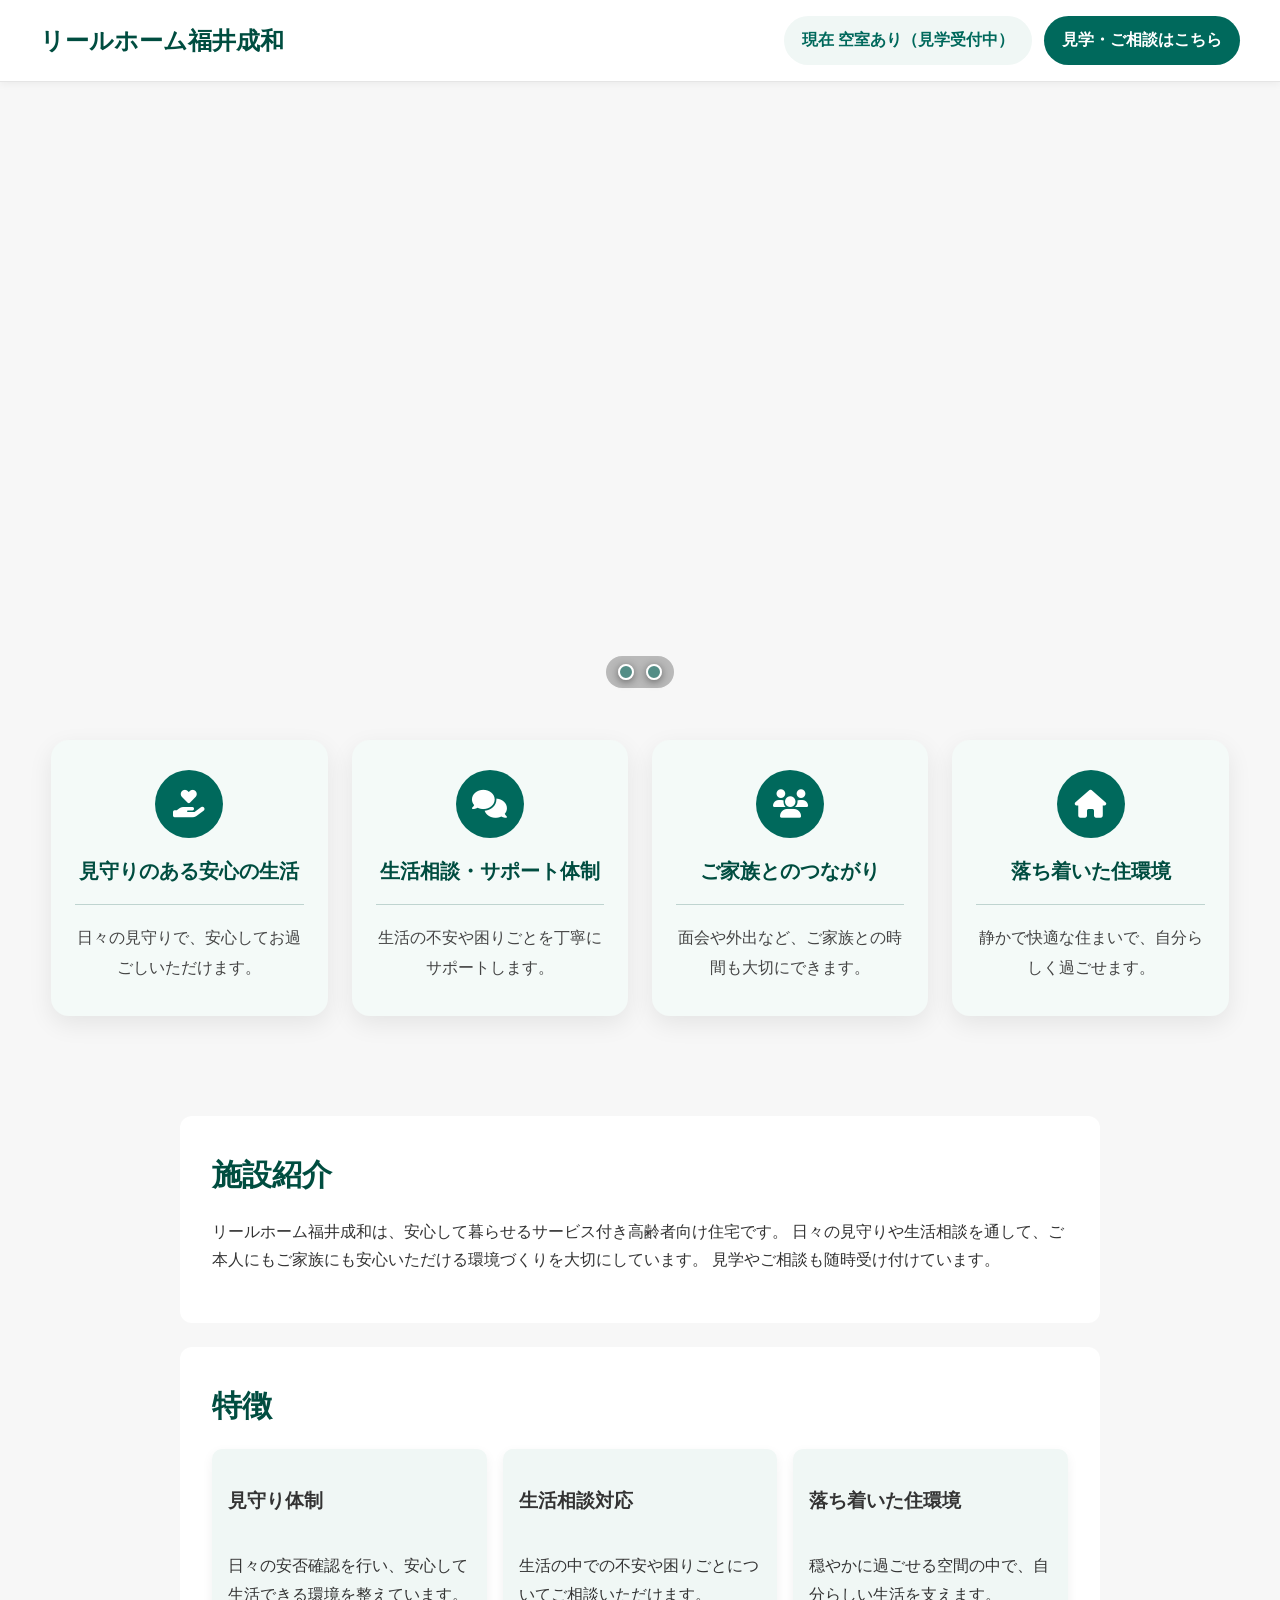
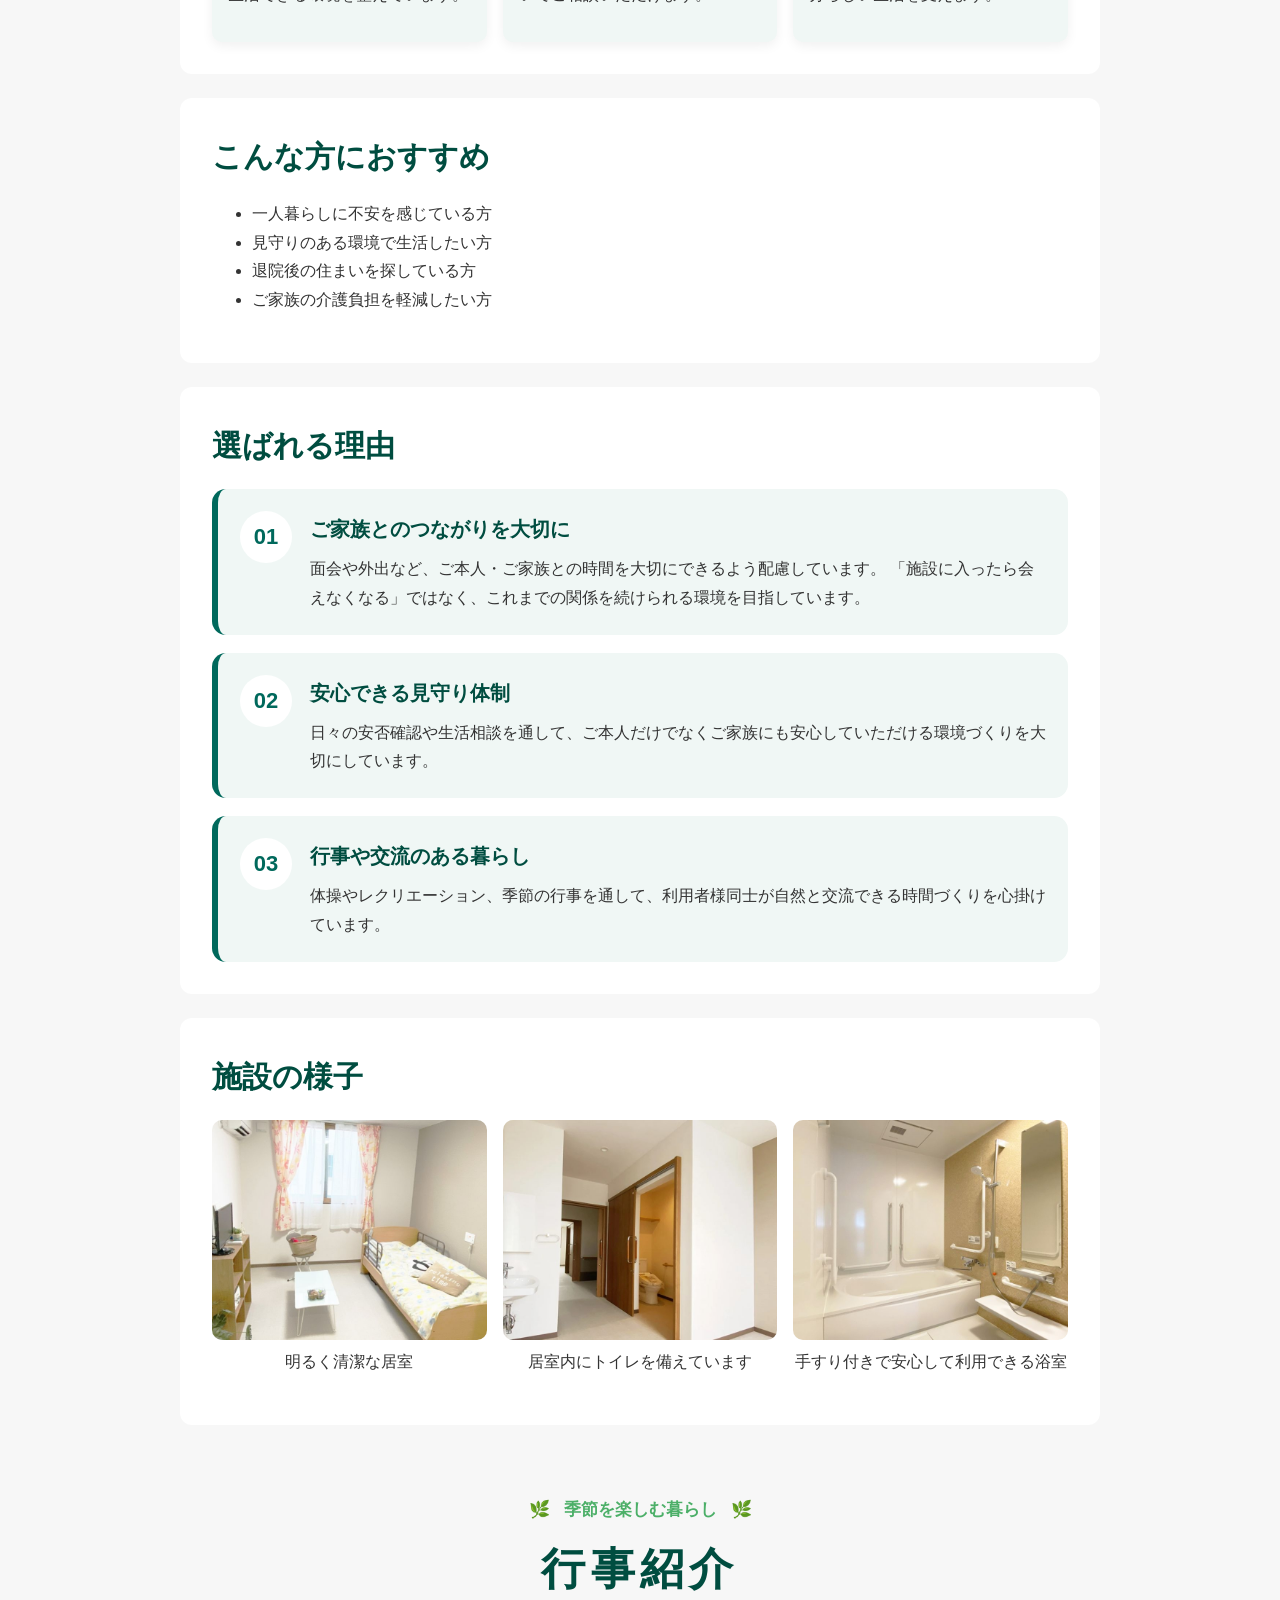
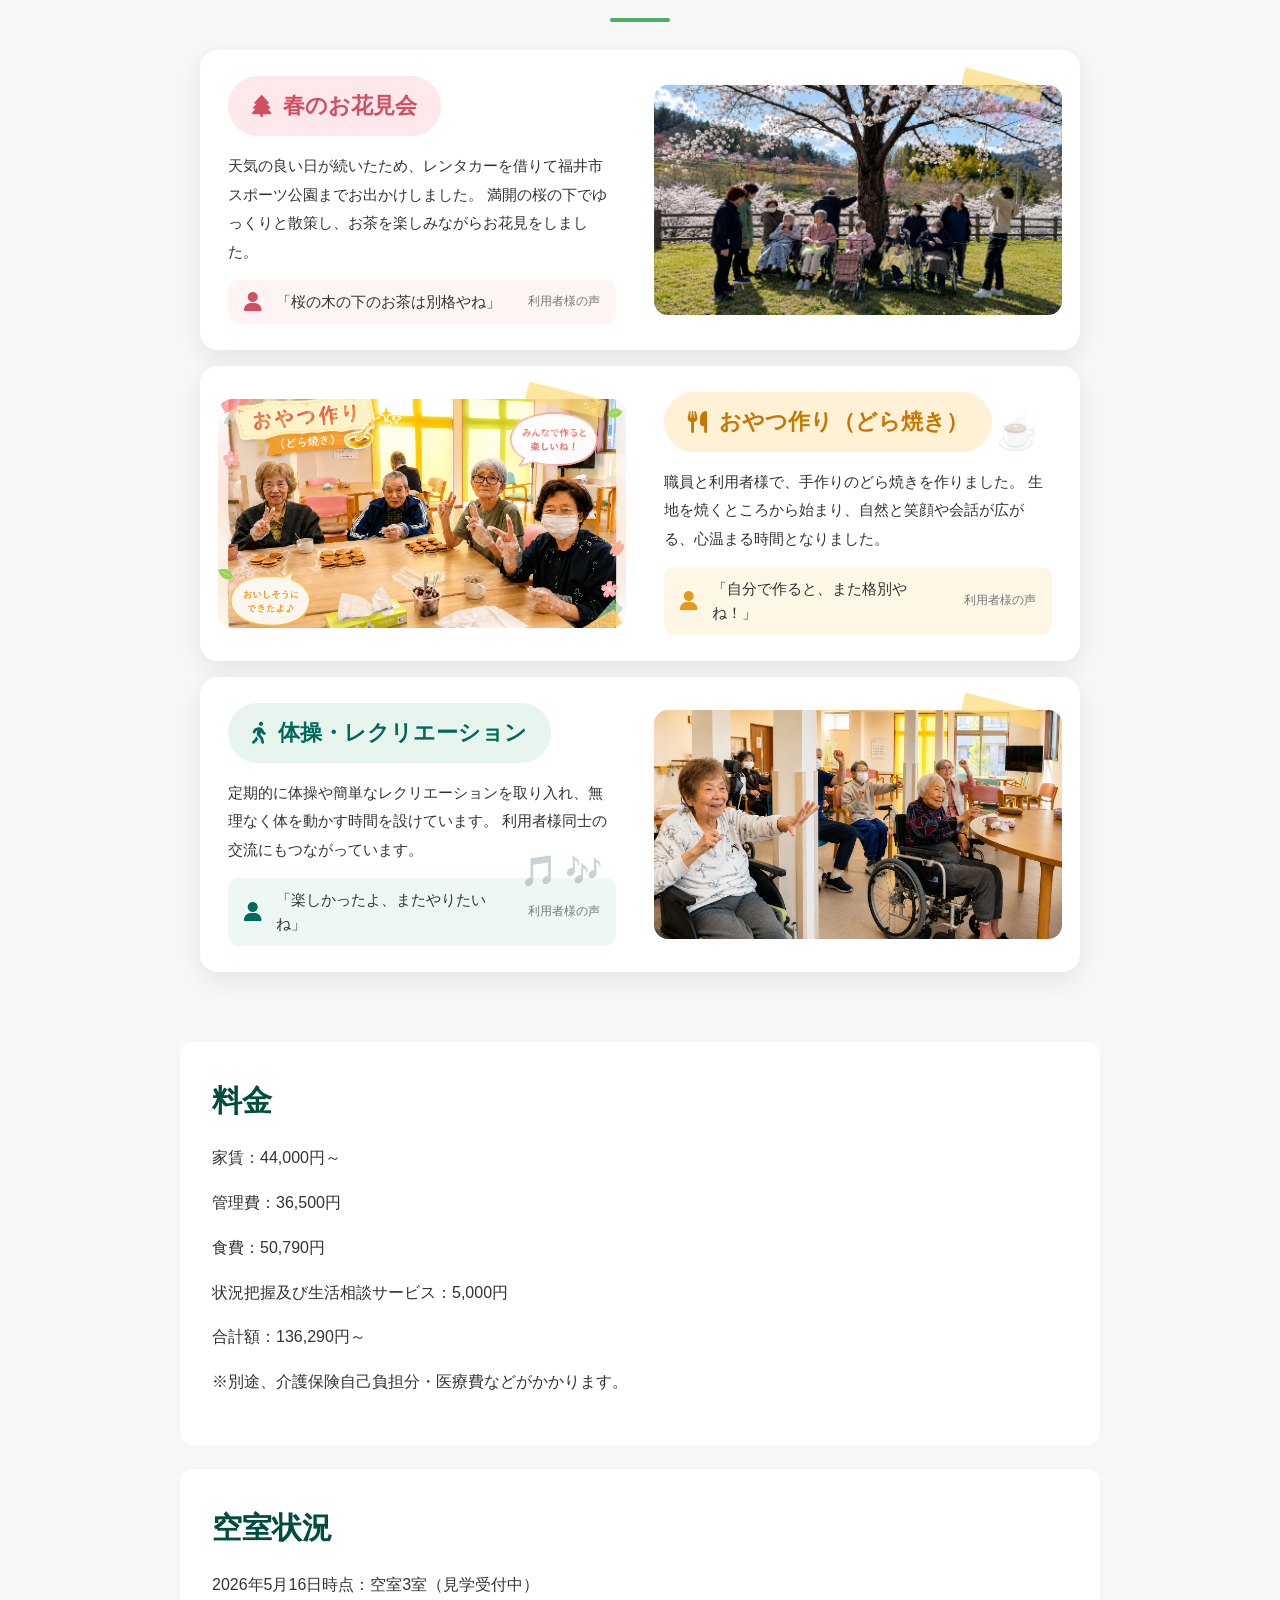
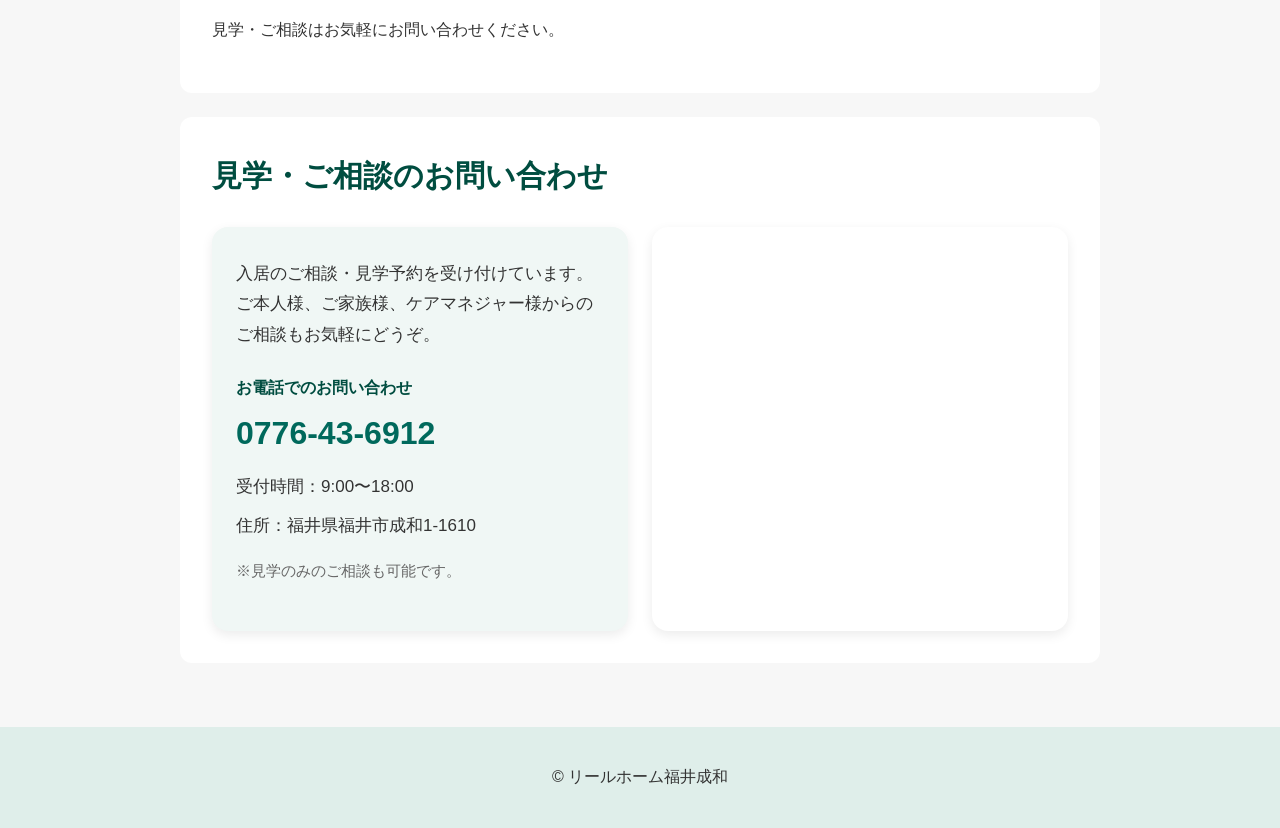
==== index.html @ d8aa07e1 "スマホ版ヘッダーを調整" ====
<!DOCTYPE html>
<html lang="ja">

<head>
  <meta charset="UTF-8">
  <meta name="viewport" content="width=device-width, initial-scale=1.0">
  <title>福井市のサービス付き高齢者向け住宅｜リールホーム福井成和</title>
  <link rel="stylesheet" href="style.css">
  <link rel="stylesheet" href="https://cdnjs.cloudflare.com/ajax/libs/font-awesome/6.5.1/css/all.min.css">
</head>

<body>
  <header class="site-header">
    <div class="header-inner">
      <div class="site-title">リールホーム福井成和</div>

      <div class="header-actions">
        <p class="header-vacancy">現在 空室あり（見学受付中）</p>
        <a href="#contact" class="header-button">見学・ご相談はこちら</a>
      </div>
    </div>
  </header>

  <section class="hero">
    <div class="hero-slider">
      <picture class="slide">
        <source media="(max-width: 768px)" srcset="images/main-sp.jpg">
        <img src="images/main.jpg" alt="施設の外観">
      </picture>

      <picture class="slide">
        <source media="(max-width: 768px)" srcset="images/main2-sp.jpg">
        <img src="images/main2.jpg" alt="施設の外観">

        <div class="hero-text">
          <p class="hero-label">福井市のサービス付き高齢者向け住宅</p>
          <h1>安心して暮らせる住まいを、<br>ご本人とご家族へ</h1>
          <p class="hero-copy">
            見守りのある環境で、自分らしい生活を支えます。<br>
            ご本人にもご家族にも、安心と笑顔の毎日を。<br>
            地域に根ざした、信頼の住まいです。
          </p>
        </div>
      </picture>
      <div class="slider-dots">
        <span></span>
        <span></span>
      </div>
    </div>
  </section>


  <div class="hero-feature-cards">
    <div class="hero-feature-card">
      <span class="feature-icon">
        <i class="fa-solid fa-hand-holding-heart"></i>
      </span>
      <h3>見守りのある安心の生活</h3>
      <p>日々の見守りで、安心してお過ごしいただけます。</p>
    </div>

    <div class="hero-feature-card">
      <span class="feature-icon"><i class="fa-solid fa-comments"></i></span>
      <h3>生活相談・サポート体制</h3>
      <p>生活の不安や困りごとを丁寧にサポートします。</p>
    </div>

    <div class="hero-feature-card">
      <span class="feature-icon"><i class="fa-solid fa-users"></i></span>
      <h3>ご家族とのつながり</h3>
      <p>面会や外出など、ご家族との時間も大切にできます。</p>
    </div>

    <div class="hero-feature-card">
      <span class="feature-icon"><i class="fa-solid fa-house"></i></span>
      <h3>落ち着いた住環境</h3>
      <p>静かで快適な住まいで、自分らしく過ごせます。</p>
    </div>
  </div>


  <main>
    <section class="section">
      <h2>施設紹介</h2>
      <p>
        リールホーム福井成和は、安心して暮らせるサービス付き高齢者向け住宅です。
        日々の見守りや生活相談を通して、ご本人にもご家族にも安心いただける環境づくりを大切にしています。
        見学やご相談も随時受け付けています。
      </p>
    </section>

    <section class="section">
      <h2>特徴</h2>
      <div class="cards">
        <div class="card">
          <h3>見守り体制</h3>
          <p>日々の安否確認を行い、安心して生活できる環境を整えています。</p>
        </div>
        <div class="card">
          <h3>生活相談対応</h3>
          <p>生活の中での不安や困りごとについてご相談いただけます。</p>
        </div>
        <div class="card">
          <h3>落ち着いた住環境</h3>
          <p>穏やかに過ごせる空間の中で、自分らしい生活を支えます。</p>
        </div>
      </div>
    </section>

    <section class="section">
      <h2>こんな方におすすめ</h2>
      <ul>
        <li>一人暮らしに不安を感じている方</li>
        <li>見守りのある環境で生活したい方</li>
        <li>退院後の住まいを探している方</li>
        <li>ご家族の介護負担を軽減したい方</li>
      </ul>
    </section>

    <section class="section reason-section">
      <h2>選ばれる理由</h2>

      <div class="reason-list">
        <div class="reason-item">
          <span class="reason-number">01</span>
          <div>
            <h3>ご家族とのつながりを大切に</h3>
            <p>
              面会や外出など、ご本人・ご家族との時間を大切にできるよう配慮しています。
              「施設に入ったら会えなくなる」ではなく、これまでの関係を続けられる環境を目指しています。
            </p>
          </div>
        </div>

        <div class="reason-item">
          <span class="reason-number">02</span>
          <div>
            <h3>安心できる見守り体制</h3>
            <p>
              日々の安否確認や生活相談を通して、ご本人だけでなくご家族にも安心していただける環境づくりを大切にしています。
            </p>
          </div>
        </div>

        <div class="reason-item">
          <span class="reason-number">03</span>
          <div>
            <h3>行事や交流のある暮らし</h3>
            <p>
              体操やレクリエーション、季節の行事を通して、利用者様同士が自然と交流できる時間づくりを心掛けています。
            </p>
          </div>
        </div>
      </div>
    </section>

    <section class="section">
      <h2>施設の様子</h2>
      <div class="gallery">
        <div>
          <img src="images/room2.jpg" alt="居室">
          <p>明るく清潔な居室</p>
        </div>
        <div>
          <img src="images/room.jpg" alt="居室トイレ">
          <p>居室内にトイレを備えています</p>
        </div>
        <div>
          <img src="images/bath.jpg" alt="共用浴室">
          <p>手すり付きで安心して利用できる浴室</p>
        </div>
      </div>
    </section>

    <section class="events-section fade-in">
      <div class="events-heading">
        <p>季節を楽しむ暮らし</p>
        <h2>行事紹介</h2>
      </div>

      <div class="event-card-large sakura-card">
        <div class="event-text">
          <div class="event-tag event-sakura">
            <i class="fa-solid fa-tree"></i>
            <span>春のお花見会</span>
          </div>

          <p>
            天気の良い日が続いたため、レンタカーを借りて福井市スポーツ公園までお出かけしました。
            満開の桜の下でゆっくりと散策し、お茶を楽しみながらお花見をしました。
          </p>

          <div class="voice">
            <i class="fa-solid fa-user"></i>
            <span>「桜の木の下のお茶は別格やね」</span>
            <small>利用者様の声</small>
          </div>
        </div>

        <div class="event-image">
          <img src="images/event1.jpg" alt="お花見の様子">
        </div>
      </div>

      <div class="event-card-large reverse snack-card">
        <div class="event-text">
          <div class="event-tag event-snack">
            <i class="fa-solid fa-utensils"></i>
            <span>おやつ作り（どら焼き）</span>
          </div>

          <p>
            職員と利用者様で、手作りのどら焼きを作りました。
            生地を焼くところから始まり、自然と笑顔や会話が広がる、心温まる時間となりました。
          </p>

          <div class="voice snack-voice">
            <i class="fa-solid fa-user"></i>
            <span>「自分で作ると、また格別やね！」</span>
            <small>利用者様の声</small>
          </div>
        </div>

        <div class="event-image">
          <img src="images/event5.jpg" alt="おやつ作りの様子">
        </div>
      </div>

      <div class="event-card-large exercise-card">
        <div class="event-text">
          <div class="event-tag event-exercise">
            <i class="fa-solid fa-person-walking"></i>
            <span>体操・レクリエーション</span>
          </div>

          <p>
            定期的に体操や簡単なレクリエーションを取り入れ、無理なく体を動かす時間を設けています。
            利用者様同士の交流にもつながっています。
          </p>

          <div class="voice">
            <i class="fa-solid fa-user"></i>
            <span>「楽しかったよ、またやりたいね」</span>
            <small>利用者様の声</small>
          </div>
        </div>

        <div class="event-image">
          <img src="images/event6.jpg" alt="体操・レクリエーションの様子">
        </div>
      </div>
    </section>


    <section class="section">
      <h2>料金</h2>
      <p>家賃：44,000円～</p>
      <p>管理費：36,500円</p>
      <p>食費：50,790円</p>
      <p>状況把握及び生活相談サービス：5,000円</p>
      <p>合計額：136,290円～</p>
      <p>※別途、介護保険自己負担分・医療費などがかかります。</p>
    </section>

    <section class="section">
      <h2>空室状況</h2>
      <p>2026年5月16日時点：空室3室（見学受付中）</p>
      <p>見学・ご相談はお気軽にお問い合わせください。</p>
    </section>

    <section class="section" id="contact">
      <h2>見学・ご相談のお問い合わせ</h2>

      <div class="contact-layout">
        <div class="contact-card">
          <p class="contact-lead">
            入居のご相談・見学予約を受け付けています。<br>
            ご本人様、ご家族様、ケアマネジャー様からのご相談もお気軽にどうぞ。
          </p>

          <p class="contact-tel-label">お電話でのお問い合わせ</p>
          <p class="contact-tel">
            <a href="tel:0776436912">0776-43-6912</a>
          </p>

          <p class="contact-info">受付時間：9:00〜18:00</p>
          <p class="contact-info">住所：福井県福井市成和1-1610</p>
          <p class="contact-note">※見学のみのご相談も可能です。</p>
        </div>

        <div class="map-card">
          <iframe src="https://www.google.com/maps?q=福井県福井市成和1-1610&output=embed" width="100%" height="100%"
            style="border:0;" allowfullscreen="" loading="lazy" referrerpolicy="no-referrer-when-downgrade">
          </iframe>
        </div>
      </div>
    </section>

  </main>

  <footer>
    <p>© リールホーム福井成和</p>
  </footer>
  <script src="script.js"></script>

</body>

</html>
---- style.css ----
* {
  box-sizing: border-box;
}

body {
  overflow-x: hidden;
}

body {
  margin: 0;
  font-family: "Yu Gothic", "Hiragino Kaku Gothic ProN", sans-serif;
  line-height: 1.8;
  color: #333;
  background-color: #f7f7f7;
}

img {
  max-width: 100%;
  height: auto;
}

.site-header {
  background-color: white;
  border-bottom: 1px solid #e5e5e5;
  box-shadow: 0 2px 8px rgba(0, 0, 0, 0.05);
  padding: 16px 24px;
  position: sticky;
  top: 0;
  z-index: 100;
}

.header-inner {
  max-width: 1200px;
  margin: 0 auto;
  display: flex;
  justify-content: space-between;
  align-items: center;
  gap: 16px;
  flex-wrap: wrap;
}

.site-title {
  font-size: 24px;
  font-weight: bold;
  color: #004d40;
}

.header-actions {
  display: flex;
  align-items: center;
  gap: 12px;
  flex-wrap: wrap;
}

.header-vacancy {
  margin: 0;
  padding: 10px 18px;
  background-color: #f0f7f5;
  color: #00695c;
  font-size: 16px;
  font-weight: bold;
  border-radius: 999px;
}

.header-button {
  display: inline-block;
  background-color: #00695c;
  color: white;
  text-decoration: none;
  padding: 10px 18px;
  border-radius: 999px;
  font-size: 16px;
  font-weight: bold;
}

.header-button:hover {
  opacity: 0.85;
}



.hero-slider .slide {
  position: absolute;
  inset: 0;
  width: 100%;
  height: 100%;
  opacity: 0;
  animation: heroFade 10s infinite;
}

.hero-slider .slide img {
  width: 100%;
  height: 100%;
  object-fit: cover;
  object-position: center;
  display: block;
}

.hero-slider .slide:nth-child(1) {
  animation-delay: 0s;
  object-position: center 30%;
}

.hero-slider .slide:nth-child(2) {
  animation-delay: 5s;
  object-position: center 65%;
}

.hero-slider .slide:nth-child(2)::before {
  content: "";
  position: absolute;
  inset: 0;
  z-index: 2;
  background: linear-gradient(90deg,
      rgba(0, 0, 0, 0.22) 0%,
      rgba(0, 0, 0, 0.10) 38%,
      rgba(0, 0, 0, 0) 72%);
  pointer-events: none;
}

.hero-overlay {
  position: absolute;
  inset: 0;
  background: rgba(0, 0, 0, 0.12);
  z-index: 1;
}

@keyframes heroFade {
  0% {
    opacity: 0;
  }

  10% {
    opacity: 1;
  }

  40% {
    opacity: 1;
  }

  50% {
    opacity: 0;
  }

  100% {
    opacity: 0;
  }
}

.slider-dots {
  position: absolute;
  left: 50%;
  bottom: 24px;
  transform: translateX(-50%);
  z-index: 5;
  display: flex;
  gap: 12px;
  background-color: rgba(0, 0, 0, 0.25);
  padding: 8px 12px;
  border-radius: 999px;
}

.slider-dots span {
  width: 16px;
  height: 16px;
  border-radius: 50%;
  background-color: rgba(0, 105, 92, 0.55);
  border: 2px solid white;
  box-shadow: 0 2px 8px rgba(0, 0, 0, 0.45);
  animation: dotFade 10s infinite;
}

.slider-dots span:nth-child(2) {
  animation-delay: 5s;
}

@keyframes dotFade {

  0%,
  50%,
  100% {
    background-color: rgba(0, 105, 92, 0.55);
    transform: scale(1);
  }

  10%,
  40% {
    background-color: #ffffff;
    transform: scale(1.35);
  }
}

h1 {
  font-size: 40px;
  margin: 0 0 20px;
  line-height: 1.4;
}

.catchcopy {
  font-size: 22px;
  margin: 0 0 28px;
  line-height: 1.7;
}

.status {
  font-size: 18px;
  margin: 0 0 24px;
  color: white;
}

.vacancy {
  display: inline-block;
  padding: 12px 24px;
  background-color: rgba(255, 255, 255, 0.9);
  color: #00695c;
  font-size: 22px;
  font-weight: bold;
  border-radius: 999px;
}

.button {
  display: inline-block;
  background-color: #00695c;
  color: white;
  text-decoration: none;
  padding: 12px 24px;
  border-radius: 999px;
  font-size: 22px;
  font-weight: bold;
}

.hero-actions {
  display: flex;
  justify-content: center;
  align-items: center;
  gap: 24px;
  flex-wrap: wrap;
  margin-top: 24px;
}

.action-left {
  display: flex;
  flex-direction: column;
  gap: 16px;
  align-items: center;
}

main {
  max-width: 960px;
  margin: 0 auto;
  padding: 40px 20px;
}

.section {
  background-color: white;
  margin-bottom: 24px;
  padding: 32px;
  border-radius: 12px;
}

h2 {
  font-size: 30px;
  font-weight: bold;
  margin-top: 0;
  margin-bottom: 16px;
  color: #004d40;
}

.cards {
  display: flex;
  gap: 16px;
  flex-wrap: wrap;
}

.card {
  flex: 1;
  min-width: 220px;
  background-color: #f0f7f5;
  box-shadow: 0 4px 12px rgba(0, 0, 0, 0.06);
  padding: 16px;
  border-radius: 10px;
  display: flex;
  flex-direction: column;
}

.reason-section {
  background: #ffffff;
}

.reason-list {
  display: flex;
  flex-direction: column;
  gap: 18px;
}

.reason-item {
  display: flex;
  gap: 18px;
  align-items: flex-start;
  background-color: #f0f7f5;
  padding: 22px;
  border-radius: 14px;
  border-left: 6px solid #00695c;
}

.reason-number {
  flex-shrink: 0;
  font-size: 22px;
  font-weight: bold;
  color: #00695c;
  background-color: #ffffff;
  border-radius: 999px;
  width: 52px;
  height: 52px;
  display: flex;
  align-items: center;
  justify-content: center;
}

.reason-item h3 {
  margin: 0 0 8px;
  color: #004d40;
  font-size: 20px;
}

.reason-item p {
  margin: 0;
  line-height: 1.8;
}


.gallery {
  display: grid;
  grid-template-columns: repeat(3, 1fr);
  gap: 16px;
}

.gallery div {
  text-align: center;
}

.gallery img {
  width: 100%;
  height: 220px;
  object-fit: cover;
  border-radius: 10px;
  display: block;
}

.gallery p {
  margin-top: 8px;
  font-size: 16px;
  color: #333;
}

#contact a {
  color: #00695c;
  font-weight: bold;
  text-decoration: none;
}

#contact a:hover {
  text-decoration: underline;
}

footer {
  text-align: center;
  padding: 20px;
  background-color: #dfeeea;
}

.contact-tel a {
  color: #00695c;
  text-decoration: none;
}

.contact-tel a:hover {
  text-decoration: underline;
}


#contact {
  text-align: left;
}

.contact-layout {
  display: grid;
  grid-template-columns: 1fr 1fr;
  gap: 24px;
  align-items: stretch;
  margin-top: 24px;
}

.contact-card {
  background-color: #f0f7f5;
  padding: 32px 24px;
  border-radius: 16px;
  box-shadow: 0 4px 12px rgba(0, 0, 0, 0.08);
}

.contact-lead {
  margin: 0 0 24px;
  font-size: 17px;
  line-height: 1.8;
}

.contact-tel-label {
  margin: 0 0 8px;
  font-size: 16px;
  font-weight: bold;
  color: #004d40;
}

.contact-tel {
  margin: 0 0 16px;
  font-size: 32px;
  font-weight: bold;
  line-height: 1.4;
}

.contact-tel a {
  color: #00695c;
  text-decoration: none;
}

.contact-tel a:hover {
  text-decoration: underline;
}

.contact-info {
  margin: 8px 0;
  font-size: 17px;
}

.contact-note {
  margin-top: 16px;
  font-size: 15px;
  color: #666;
}

.map-card {
  min-height: 100%;
  border-radius: 16px;
  overflow: hidden;
  box-shadow: 0 4px 12px rgba(0, 0, 0, 0.08);
  background-color: white;
}

.map-card iframe {
  display: block;
  width: 100%;
  min-height: 320px;
}

/* ==================================================
   mainビジュアル（トップ画像・スライダー）
================================================== */

.hero {
  position: relative;
  width: 100%;
  height: 70vh;
  min-height: 560px;
  overflow: hidden;
}

.hero-slider {
  position: absolute;
  inset: 0;
  overflow: hidden;
}


.hero-slider .slide:nth-child(1) {
  animation-delay: 0s;
}

.hero-slider .slide:nth-child(2) {
  animation-delay: 5s;
}

.hero-slider .slide img {
  width: 100%;
  height: 100%;
  object-fit: cover;
  object-position: center 45%;
  display: block;
}

.hero-slider .slide:nth-child(2)::before {
  content: "";
  position: absolute;
  inset: 0;
  z-index: 2;
  background: linear-gradient(90deg,
      rgba(0, 0, 0, 0.22) 0%,
      rgba(0, 0, 0, 0.10) 35%,
      rgba(0, 0, 0, 0) 70%);
  pointer-events: none;
}


/* ==================================================
   mainビジュアル内の白文字
================================================== */

.hero-text {
  position: absolute;
  z-index: 3;
  left: 5.5%;
  top: 50%;
  transform: translateY(-50%);
  color: white;
  width: 56%;
  max-width: 820px;
  text-align: left;
  text-shadow: 0 3px 10px rgba(0, 0, 0, 0.55);
}

.hero-label {
  display: inline-block;
  min-width: 420px;
  text-align: center;
  background-color: rgba(0, 105, 92, 0.95);
  padding: 12px 28px;
  border-radius: 999px;
  font-size: 18px;
  font-weight: bold;
  margin-bottom: 24px;
}

.hero-text h1 {
  font-size: 40px;
  line-height: 1.35;
  margin: 0 0 26px;
  font-weight: bold;
}

.hero-copy {
  font-size: 21px;
  line-height: 1.9;
  margin: 0;
  font-weight: bold;
}

/* ==================================================
   mainビジュアル下の4つのカード
================================================== */

.hero-feature-cards {
  width: min(92%, 1200px);
  margin: 28px auto 60px;
  display: grid;
  grid-template-columns: repeat(4, 1fr);
  gap: 24px;
}

.hero-feature-card {
  background: #f4faf8;
  border-radius: 18px;
  padding: 30px 24px 32px;
  text-align: center;
  box-shadow: 0 8px 24px rgba(0, 0, 0, 0.08);
}

.feature-icon {
  display: inline-flex;
  width: 68px;
  height: 68px;
  border-radius: 50%;
  align-items: center;
  justify-content: center;
  background: #00695c;
  color: white;
  font-size: 28px;
  margin-bottom: 18px;
}

.hero-feature-card h3 {
  margin: 0;
  color: #004d40;
  font-size: 20px;
  line-height: 1.5;
  font-weight: 700;
}

.hero-feature-card h3::after {
  content: "";
  display: block;
  width: 100%;
  height: 1px;
  margin: 18px auto;
  background: rgba(0, 77, 64, 0.22);
}

.hero-feature-card p {
  margin: 0;
  font-size: 16px;
  line-height: 1.9;
  color: #444;
}



/* ==================================================
   行事紹介
================================================== */

.events-section {
  max-width: 1120px;
  margin: 70px auto;
  padding: 0 20px;
  position: relative;
}

.events-heading {
  text-align: center;
  margin-bottom: 28px;
}

.events-heading p {
  margin: 0;
  color: #4caf68;
  font-weight: bold;
  font-size: 17px;
}

.events-heading h2 {
  margin: 4px 0 0;
  font-size: 44px;
  color: #004d40;
  letter-spacing: 0.12em;
}

.event-card-large {
  background: #fff;
  border-radius: 18px;
  padding: 18px;
  margin-bottom: 16px;
  display: grid;
  grid-template-columns: 1fr 1fr;
  gap: 28px;
  align-items: center;
  box-shadow: 0 8px 24px rgba(0, 0, 0, 0.08);
}

.event-card-large.reverse .event-image {
  order: -1;
}

.event-image img {
  width: 100%;
  aspect-ratio: 16 / 9;
  object-fit: cover;
  object-position: center;
  border-radius: 14px;
  display: block;
}

.event-text {
  position: relative;
  padding: 8px 10px;
}

.event-tag {
  display: inline-flex;
  align-items: center;
  gap: 12px;
  padding: 10px 24px;
  border-radius: 999px;
  font-size: 22px;
  font-weight: bold;
  margin-bottom: 16px;
}

.event-sakura {
  background: #fde8ec;
  color: #d04f61;
}

.event-snack {
  background: #fff1d6;
  color: #c77700;
}

.event-exercise {
  background: #e8f5ef;
  color: #00695c;
}

.event-text p {
  font-size: 15px;
  line-height: 1.9;
  margin: 0 0 14px;
}

.voice {
  padding: 10px 16px;
  border-radius: 10px;
  background: #fff4f4;
  display: flex;
  align-items: center;
  gap: 12px;
  font-size: 15px;
}

.voice i {
  font-size: 20px;
  color: #d04f61;
}

.voice small {
  margin-left: auto;
  font-size: 12px;
  color: #777;
}

.snack-voice {
  background: #fff7e6;
}

.snack-voice i {
  color: #e39a18;
}

/* ==================================================
   行事紹介 装飾
================================================== */

.events-heading p::before,
.events-heading p::after {
  content: "🌿";
  margin: 0 14px;
}

.events-heading h2::after {
  content: "";
  display: block;
  width: 60px;
  height: 4px;
  background: #4caf68;
  margin: 10px auto 0;
  border-radius: 999px;
}

.event-card-large {
  position: relative;
  overflow: hidden;
}

.sakura-card::after {
  content: "🌸 🌸";
  position: absolute;
  right: 34px;
  top: 36px;
  font-size: 26px;
  opacity: 0.35;
}

.snack-card .event-text::after {
  content: "☕";
  position: absolute;
  right: 24px;
  top: 18px;
  font-size: 34px;
  opacity: 0.25;
}

.exercise-card .event-text::after {
  content: "🎵 🎶";
  position: absolute;
  right: 24px;
  bottom: 56px;
  font-size: 30px;
  opacity: 0.3;
}

.event-image {
  position: relative;
}

.event-image::before {
  content: "";
  position: absolute;
  width: 80px;
  height: 18px;
  background: rgba(255, 220, 120, 0.7);
  top: -8px;
  right: 20px;
  transform: rotate(14deg);
  z-index: 2;
  border-radius: 2px;
}

/* 利用者様の声：色を行事ごとに合わせる */
.sakura-card .voice {
  background: #fff4f4;
}

.sakura-card .voice i {
  color: #d04f61;
}

.snack-card .voice {
  background: #fff7e6;
}

.snack-card .voice i {
  color: #e39a18;
}

.exercise-card .voice {
  background: #eef8f3;
}

.exercise-card .voice i {
  color: #00695c;
}

/* 利用者様の声：崩れ防止 */
.voice {
  display: grid;
  grid-template-columns: auto 1fr auto;
  align-items: center;
  gap: 14px;
}

.voice span {
  line-height: 1.6;
}

.voice small {
  white-space: nowrap;
}

/* ===================================
   スマホ用CSS まとめ
=================================== */
@media (max-width: 768px) {

  body {
    overflow-x: hidden;
  }
/*ヘッダー*/
  .site-header {
    padding: 10px 14px;
  }

  .header-inner {
    gap: 8px;
  }

  .site-title {
    font-size: 22px;
    line-height: 1.3;
  }

   .header-actions {
    gap: 8px;
  }

  .header-vacancy {
    padding: 8px 14px;
    font-size: 14px;
  }

  .header-button {
    padding: 10px 14px;
    font-size: 15px;
  }
  
/*main*/
  main {
    width: 100%;
    padding: 28px 14px;
  }

  .section {
    padding: 22px 16px;
  }

  h2 {
    font-size: 24px;
  }

  /* トップ画像 */
  .hero {
    height: 70vh;
    min-height: 420px;
  }

  .hero-text {
    left: 50%;
    top: 50%;
    width: 86%;
    max-width: none;
    transform: translate(-50%, -50%);
    text-align: center;
  }

  .hero-label {
    min-width: 0;
    font-size: 13px;
    padding: 8px 14px;
    margin-bottom: 14px;
  }

  .hero-text h1 {
    font-size: 27px;
    line-height: 1.45;
  }

  .hero-copy {
    font-size: 15px;
    line-height: 1.8;
  }

  .hero-feature-cards {
    width: 92%;
    grid-template-columns: 1fr;
    gap: 16px;
    margin: 24px auto 40px;
  }

  .hero-feature-card {
    padding: 24px 18px;
  }

  /* 行事紹介 */
  .events-section {
    margin: 40px auto;
    padding: 0 14px;
  }

  .events-heading h2 {
    font-size: 30px;
  }

  .event-card-large,
  .event-card-large.reverse {
    display: flex;
    flex-direction: column;
    padding: 18px;
    gap: 18px;
  }

  .event-image {
    order: -1;
    width: 100%;
  }

  .event-image img {
    width: 100%;
    aspect-ratio: 16 / 9;
    height: auto;
    object-fit: cover;
    border-radius: 14px;
  }

  .event-text {
    width: 100%;
    padding: 0;
  }

  .event-tag {
    width: fit-content;
    font-size: 18px;
    padding: 8px 18px;
    margin-bottom: 14px;
  }

  .event-text p {
    width: 100%;
    max-width: none;
    font-size: 16px;
    line-height: 1.9;
  }

  .voice {
    display: flex;
    flex-wrap: wrap;
    gap: 8px;
    font-size: 14px;
  }

  .voice small {
    width: 100%;
    margin-left: 0;
  }

  /* カード */
  .cards {
    flex-direction: column;
  }

  .card {
    width: 100%;
  }

  .reason-item {
    flex-direction: column;
    gap: 12px;
    padding: 20px;
  }

  .reason-number {
    width: 46px;
    height: 46px;
    font-size: 18px;
  }

  /* ギャラリー */
  .gallery {
    grid-template-columns: 1fr;
  }

  .gallery img {
    height: 240px;
  }

  /* 問い合わせ */
  .contact-layout {
    grid-template-columns: 1fr;
  }

  .contact-card {
    padding: 24px 18px;
  }

  .contact-tel {
    font-size: 24px;
  }

  .map-card iframe {
    min-height: 280px;
  }

  footer {
    font-size: 14px;
    padding: 18px 12px;
  }
}
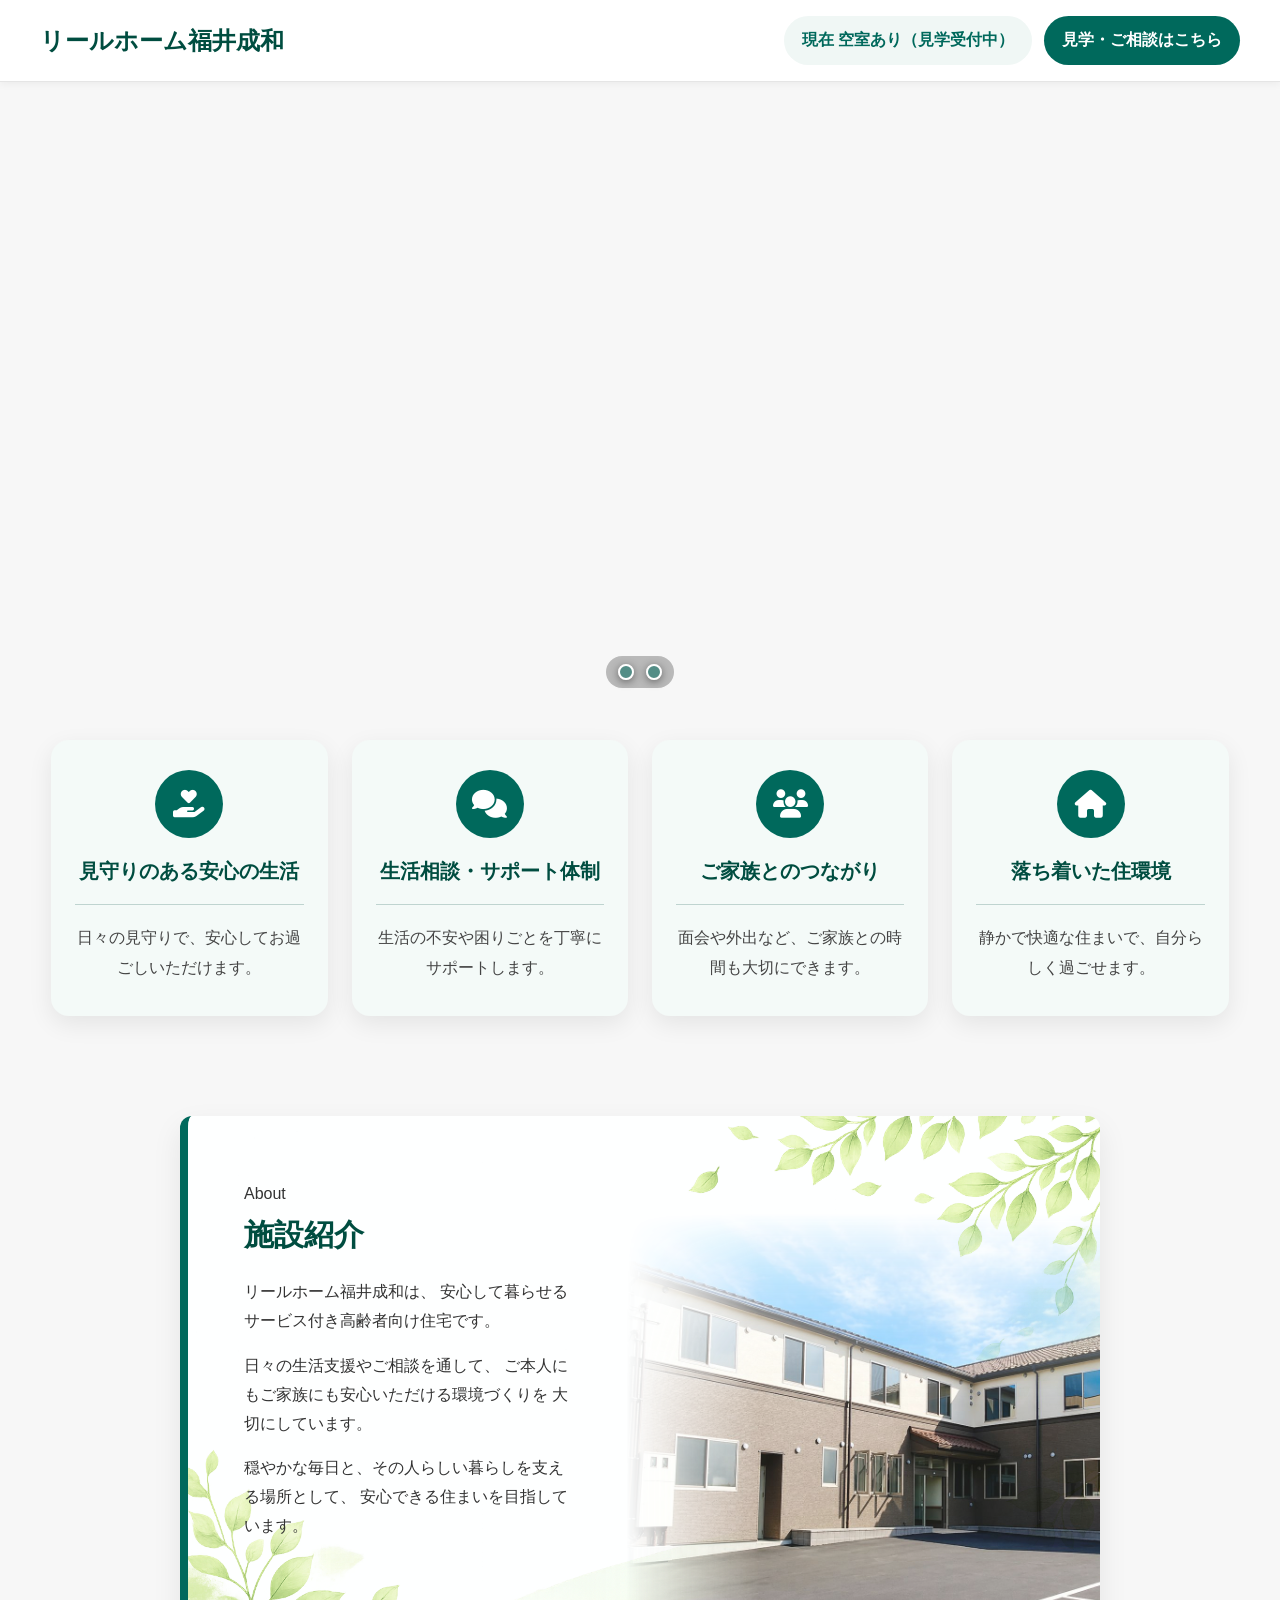
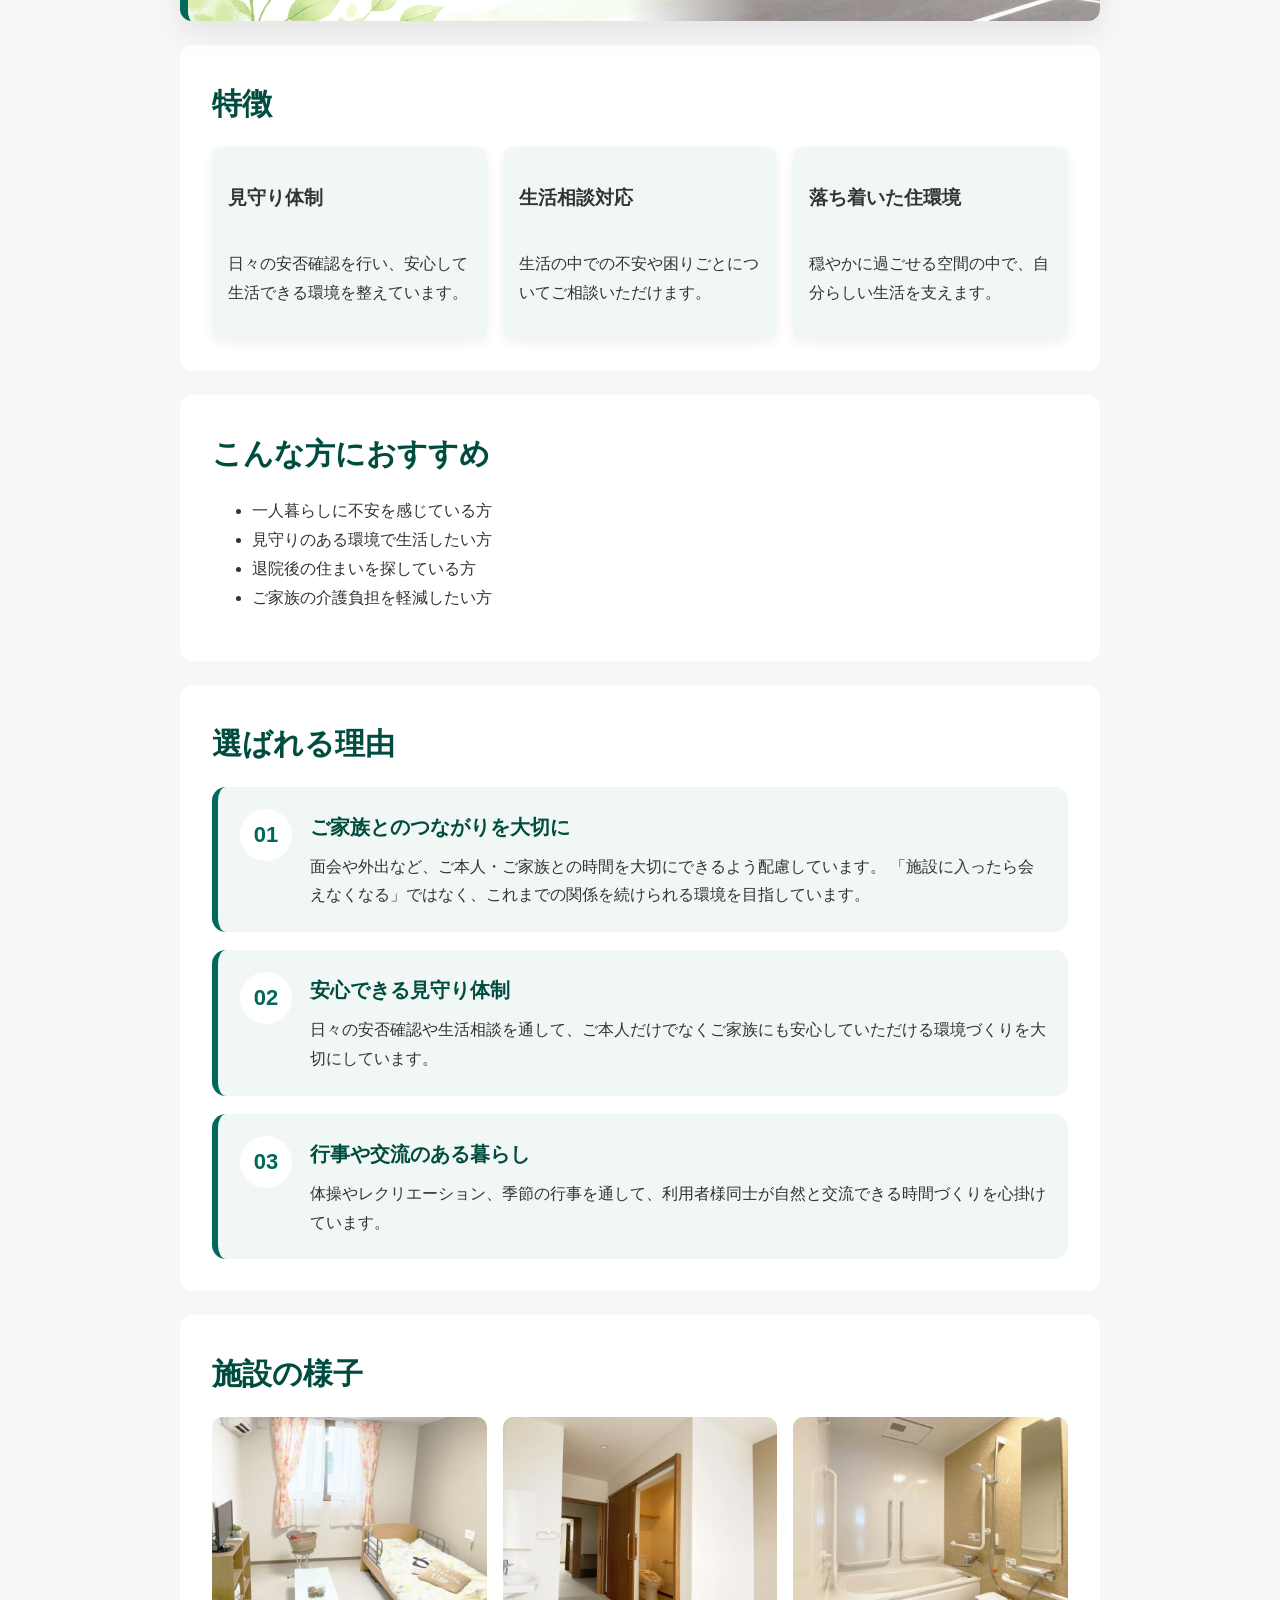
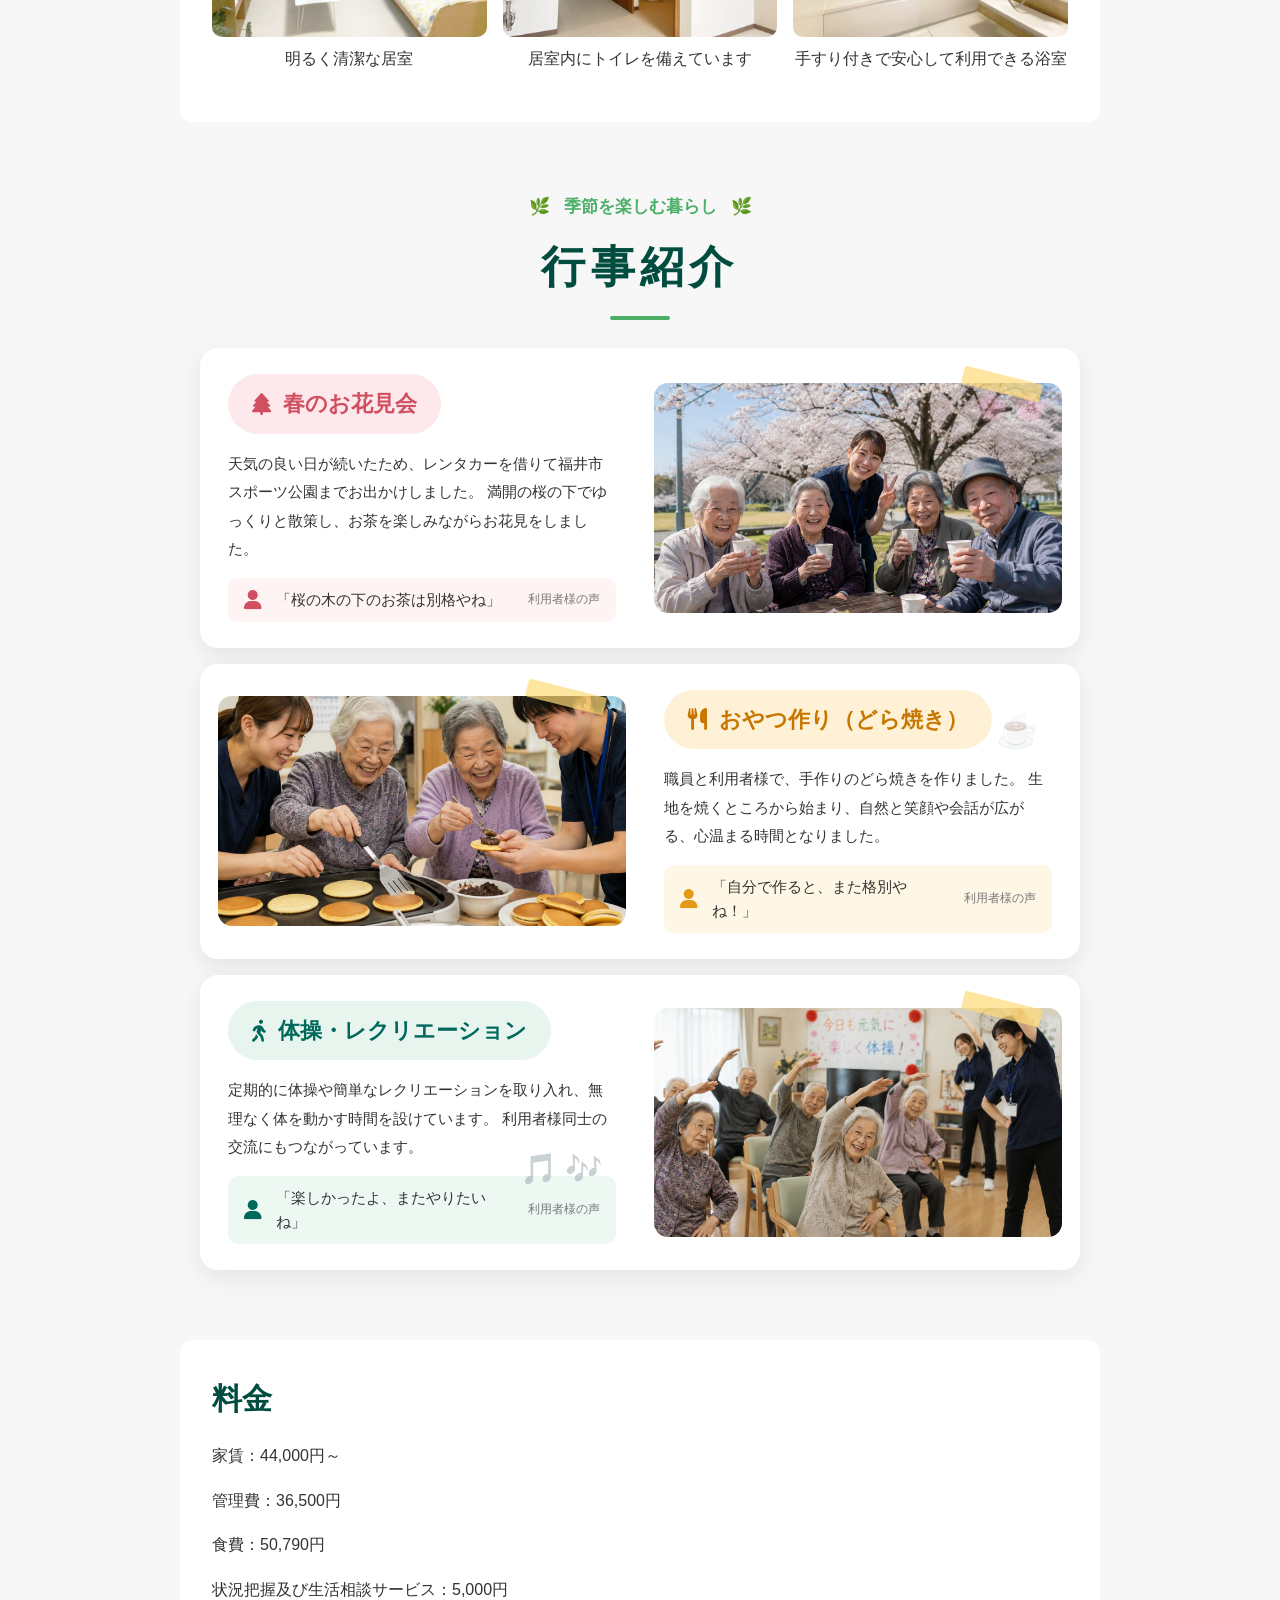
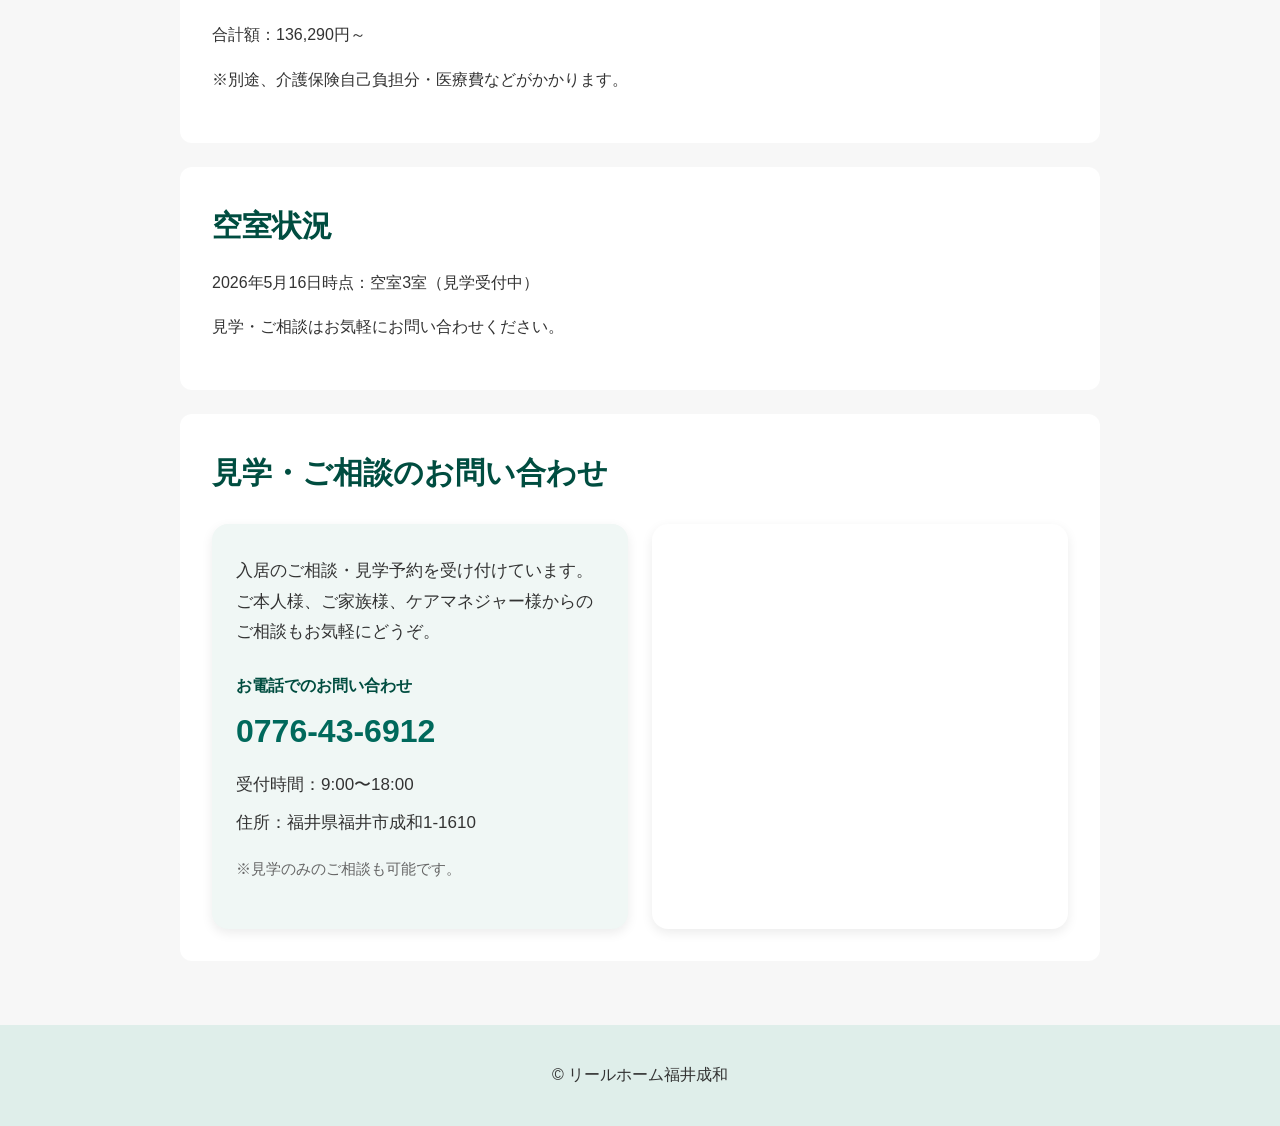
==== commit f0d6d719: "施設紹介デザインを調整" ====
--- a/index.html
+++ b/index.html
@@ -4,7 +4,8 @@
 <head>
   <meta charset="UTF-8">
   <meta name="viewport" content="width=device-width, initial-scale=1.0">
-  <title>福井市のサービス付き高齢者向け住宅｜リールホーム福井成和</title>
+  <title>リールホーム福井成和｜福井市のサービス付き高齢者向け住宅</title>
+  <meta name="description" content="福井市成和のサービス付き高齢者向け住宅。見学受付中。施設紹介や行事の様子をご覧いただけます。">
   <link rel="stylesheet" href="style.css">
   <link rel="stylesheet" href="https://cdnjs.cloudflare.com/ajax/libs/font-awesome/6.5.1/css/all.min.css">
 </head>
@@ -80,13 +81,28 @@
 
 
   <main>
-    <section class="section">
-      <h2>施設紹介</h2>
-      <p>
-        リールホーム福井成和は、安心して暮らせるサービス付き高齢者向け住宅です。
-        日々の見守りや生活相談を通して、ご本人にもご家族にも安心いただける環境づくりを大切にしています。
-        見学やご相談も随時受け付けています。
-      </p>
+    <section class="section intro-section">
+      <div class="intro-text">
+        <span class="intro-label">About</span>
+
+        <h2>施設紹介</h2>
+
+        <p>
+          リールホーム福井成和は、
+          安心して暮らせるサービス付き高齢者向け住宅です。
+        </p>
+
+        <p>
+          日々の生活支援やご相談を通して、
+          ご本人にもご家族にも安心いただける環境づくりを
+          大切にしています。
+        </p>
+
+        <p>
+          穏やかな毎日と、その人らしい暮らしを支える場所として、
+          安心できる住まいを目指しています。
+        </p>
+      </div>
     </section>
 
     <section class="section">
--- a/style.css
+++ b/style.css
@@ -603,6 +603,73 @@
 
 
 /* ==================================================
+   施設紹介
+================================================== */
+
+
+
+.intro-section {
+  position: relative;
+  overflow: hidden;
+  background: #f4fbf8;
+  border-left: 8px solid #00695c;
+  box-shadow: 0 12px 30px rgba(0,0,0,0.08);
+  padding: 64px 56px;
+  min-height: 430px;
+}
+
+/* 建物 */
+.intro-section::after {
+  content: "";
+  position: absolute;
+  right: 0;
+  bottom: 0;
+
+  width: 52%;
+  height: 95%;
+
+  background-image: url("images/main2.jpg");
+  background-repeat: no-repeat;
+  background-size: cover;
+  background-position: center bottom;
+
+  z-index: 2;
+  opacity: 0.9;
+
+  /* 左側と上側をふわっと消す */
+  -webkit-mask-image:
+    linear-gradient(90deg, transparent 0%, black 28%),
+    linear-gradient(0deg, black 45%, transparent 85%);
+  -webkit-mask-composite: source-in;
+
+  mask-image:
+    linear-gradient(90deg, transparent 0%, black 28%),
+    linear-gradient(0deg, black 45%, transparent 85%);
+  mask-composite: intersect;
+}
+
+/* 葉っぱ */
+.intro-section::before {
+  content: "";
+  position: absolute;
+  inset: 0;
+  background-image: url("images/leaf.png");
+  background-repeat: no-repeat;
+  background-size: cover;
+  background-position: center;
+  opacity: 0.9;
+  z-index: 1;
+  pointer-events: none;
+}
+
+/* 文字 */
+.intro-text {
+  position: relative;
+  z-index: 3;
+  max-width: 330px;
+}
+
+/* ==================================================
    行事紹介
 ================================================== */
 
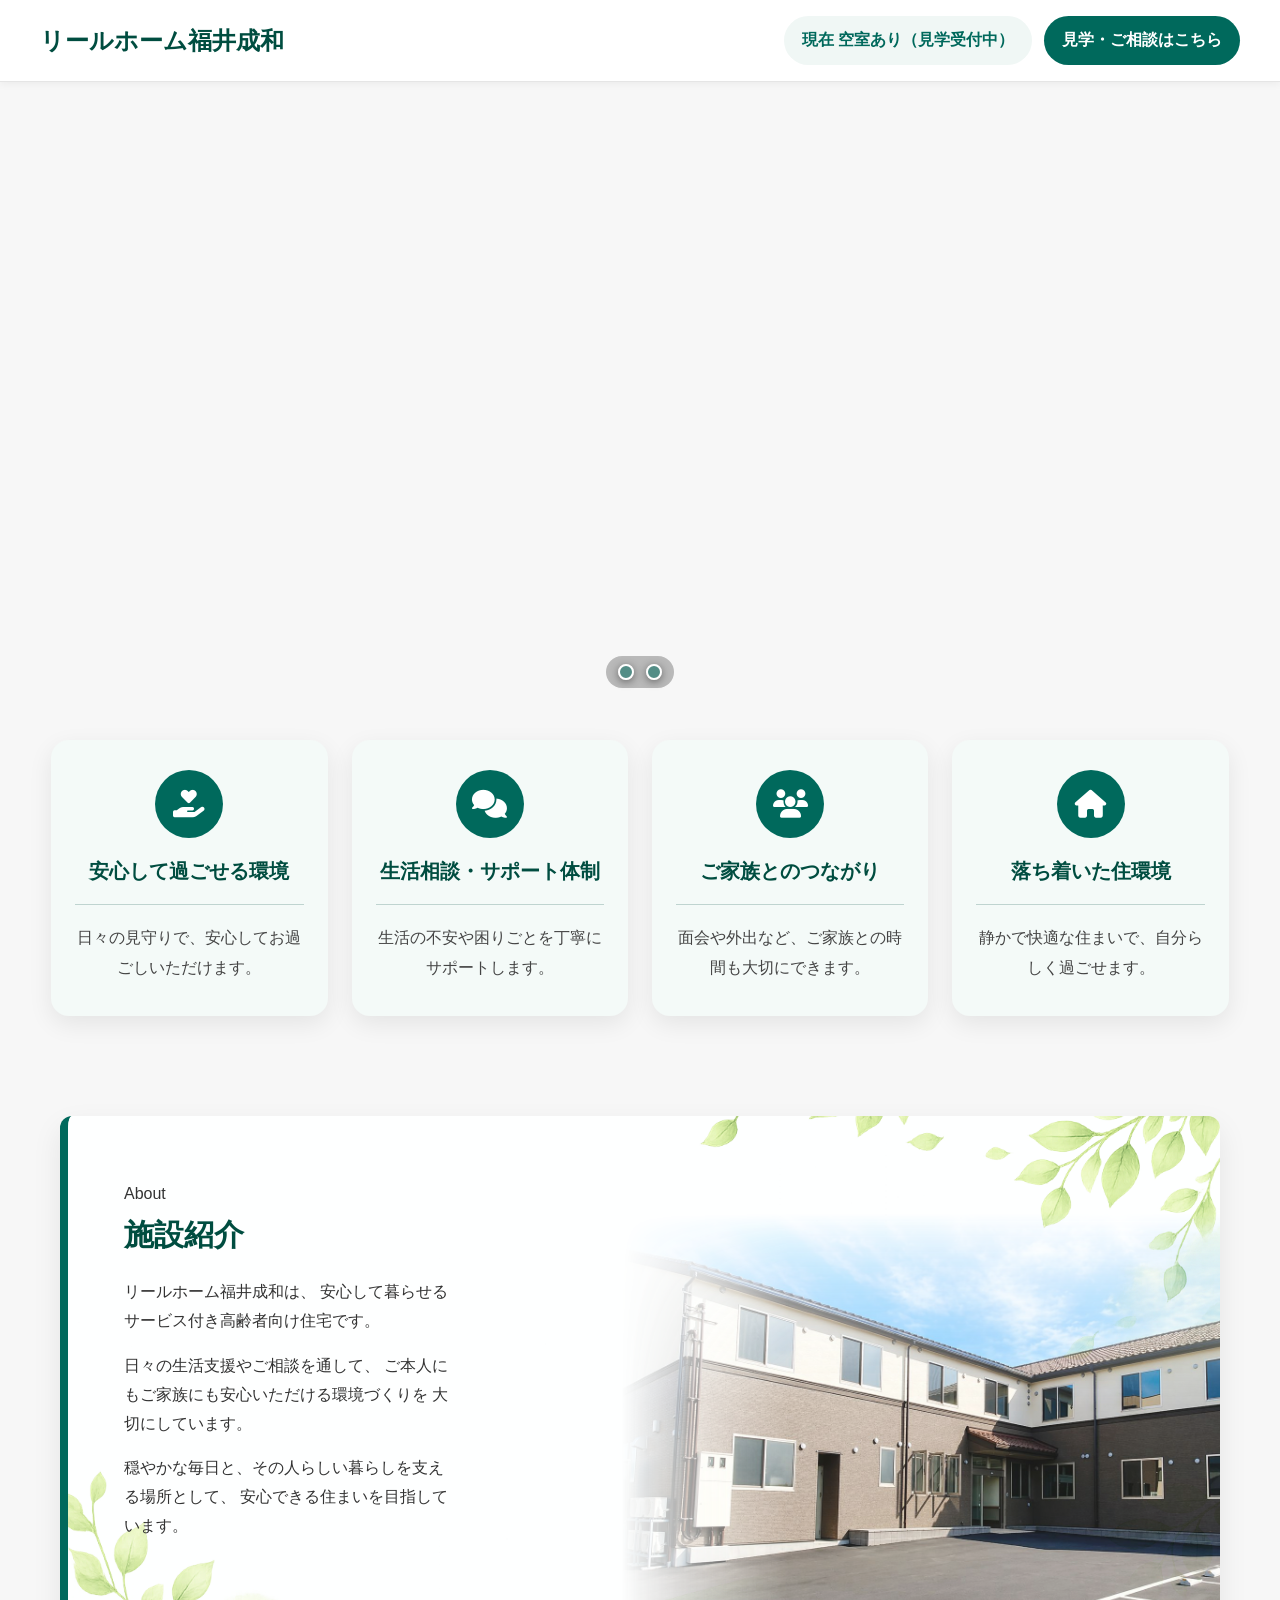
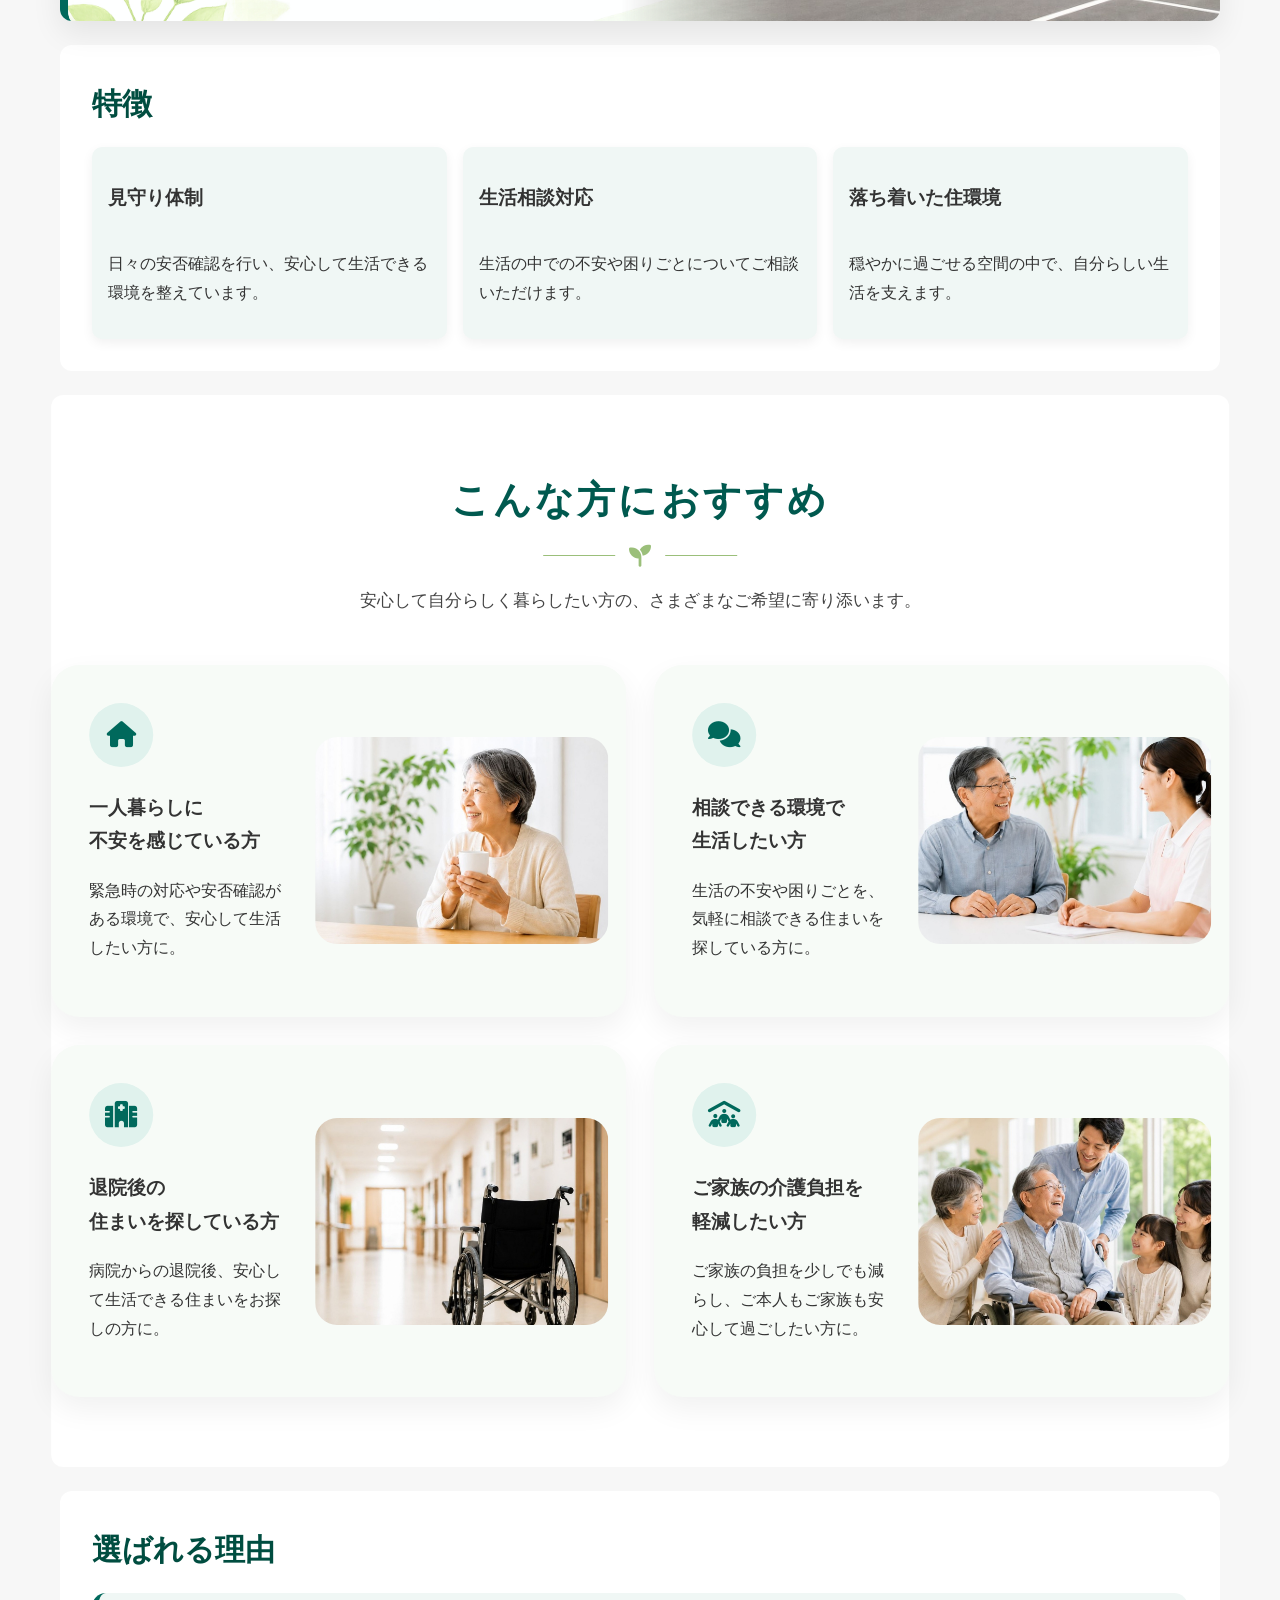
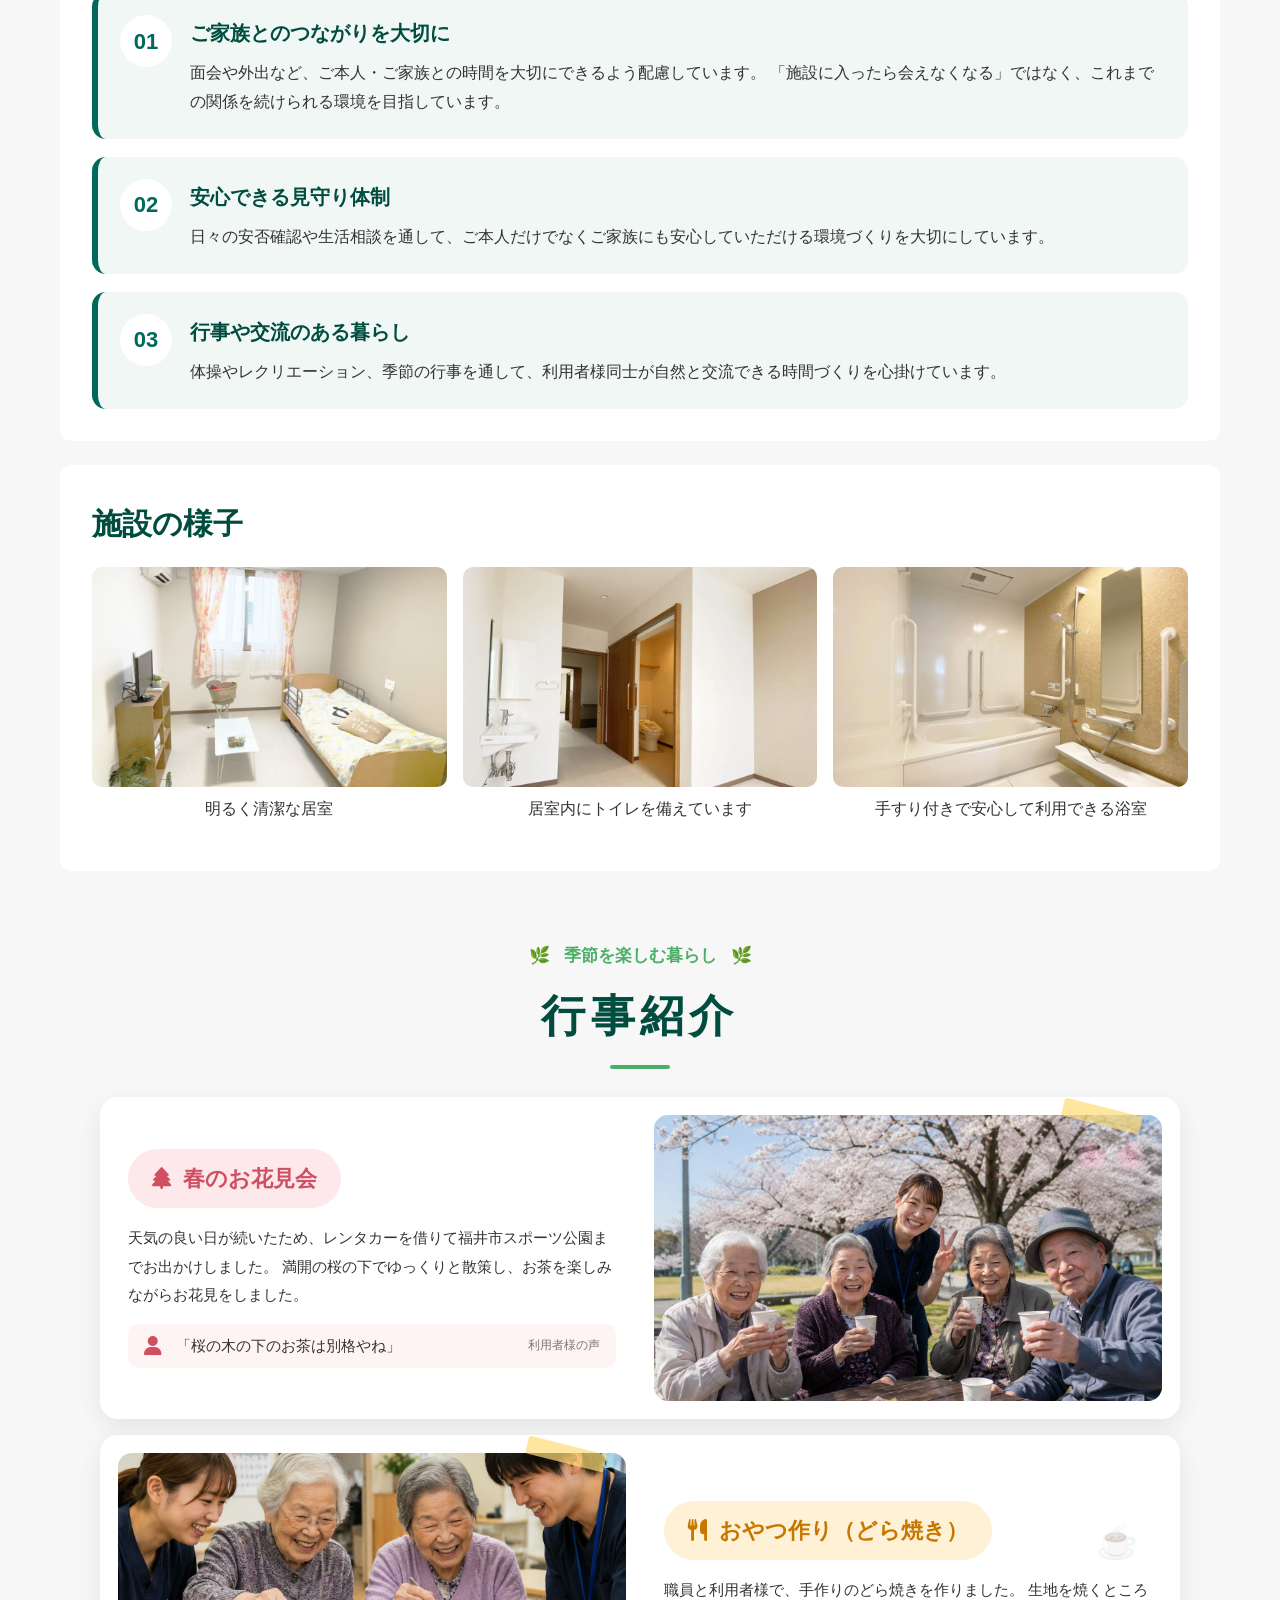
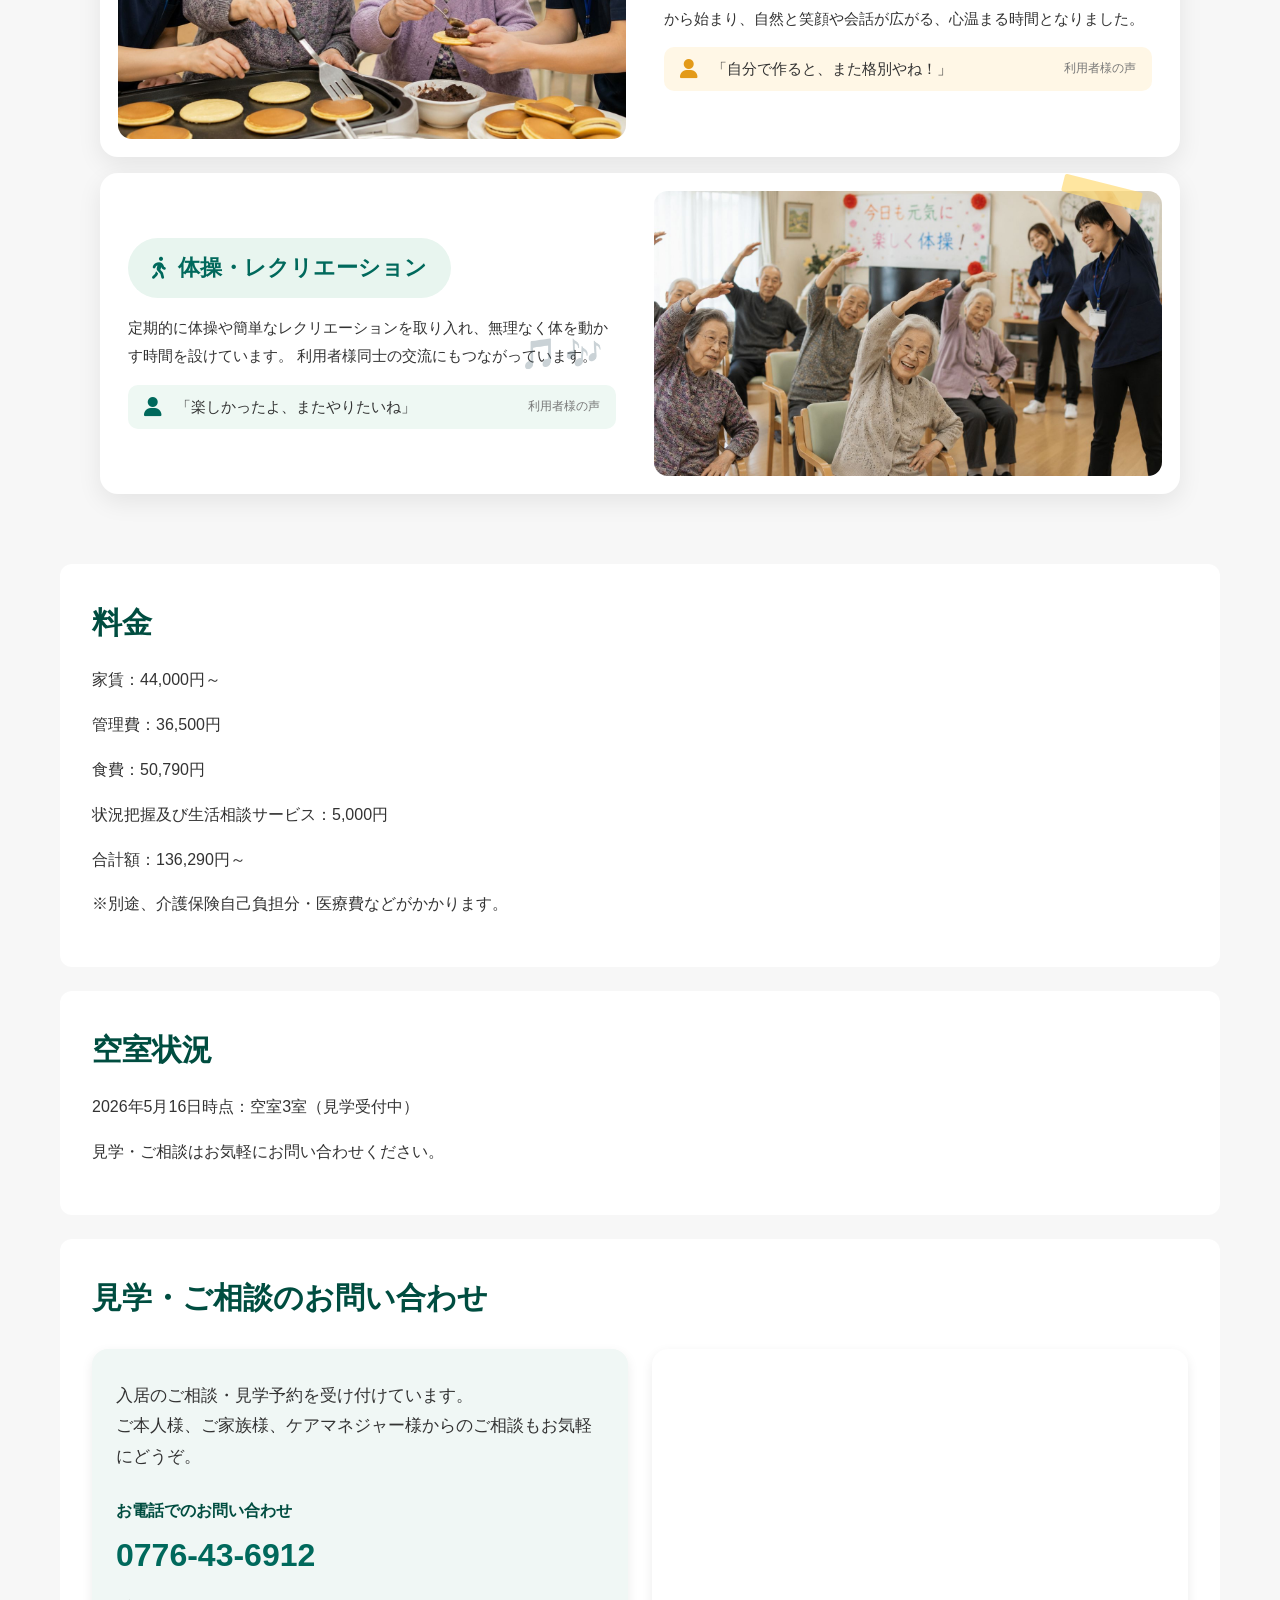
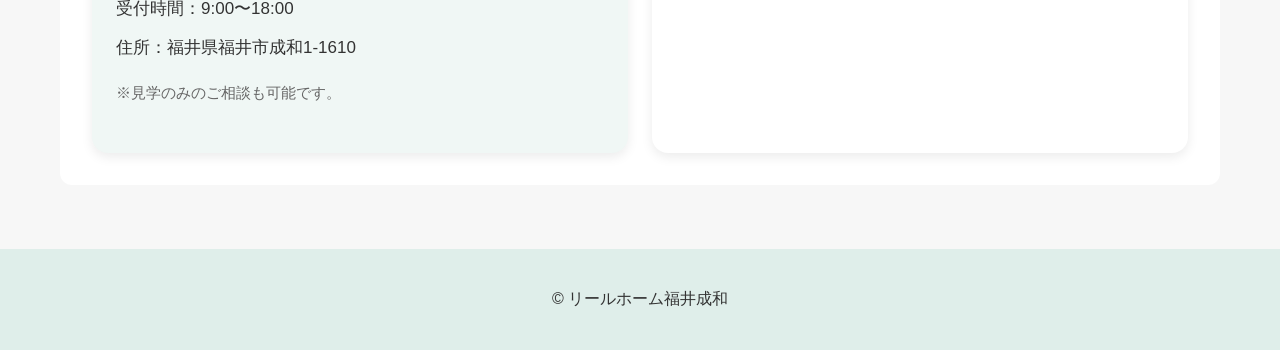
==== commit f48f713e: "こんな方におすすめを写真入りカードに更新" ====
--- a/index.html
+++ b/index.html
@@ -37,7 +37,7 @@
           <p class="hero-label">福井市のサービス付き高齢者向け住宅</p>
           <h1>安心して暮らせる住まいを、<br>ご本人とご家族へ</h1>
           <p class="hero-copy">
-            見守りのある環境で、自分らしい生活を支えます。<br>
+            職員のサポートがある環境で、自分らしい生活を支えます。<br>
             ご本人にもご家族にも、安心と笑顔の毎日を。<br>
             地域に根ざした、信頼の住まいです。
           </p>
@@ -56,7 +56,7 @@
       <span class="feature-icon">
         <i class="fa-solid fa-hand-holding-heart"></i>
       </span>
-      <h3>見守りのある安心の生活</h3>
+      <h3>安心して過ごせる環境</h3>
       <p>日々の見守りで、安心してお過ごしいただけます。</p>
     </div>
 
@@ -123,14 +123,80 @@
       </div>
     </section>
 
-    <section class="section">
-      <h2>こんな方におすすめ</h2>
-      <ul>
-        <li>一人暮らしに不安を感じている方</li>
-        <li>見守りのある環境で生活したい方</li>
-        <li>退院後の住まいを探している方</li>
-        <li>ご家族の介護負担を軽減したい方</li>
-      </ul>
+    <section class="section recommend-photo-section">
+      <div class="recommend-heading">
+        <h2>こんな方におすすめ</h2>
+        <div class="recommend-decoration">
+          <span></span>
+          <i class="fa-solid fa-seedling"></i>
+          <span></span>
+        </div>
+        <p>
+          安心して自分らしく暮らしたい方の、さまざまなご希望に寄り添います。
+        </p>
+      </div>
+
+      <div class="recommend-photo-grid">
+        <div class="recommend-photo-card">
+          <div class="recommend-photo-text">
+            <div class="recommend-icon">
+              <i class="fa-solid fa-house"></i>
+            </div>
+            <h3>一人暮らしに<br>不安を感じている方</h3>
+            <p>
+              緊急時の対応や安否確認がある環境で、安心して生活したい方に。
+            </p>
+          </div>
+          <div class="recommend-photo-image">
+            <img src="images/recommend1.jpg" alt="一人暮らしに不安を感じている方のイメージ">
+          </div>
+        </div>
+
+        <div class="recommend-photo-card">
+          <div class="recommend-photo-text">
+            <div class="recommend-icon">
+              <i class="fa-solid fa-comments"></i>
+            </div>
+            <h3>相談できる環境で<br>生活したい方</h3>
+            <p>
+              生活の不安や困りごとを、気軽に相談できる住まいを探している方に。
+            </p>
+          </div>
+          <div class="recommend-photo-image">
+            <img src="images/recommend2.jpg" alt="相談できる環境で生活したい方のイメージ">
+          </div>
+        </div>
+
+        <div class="recommend-photo-card">
+          <div class="recommend-photo-text">
+            <div class="recommend-icon">
+              <i class="fa-solid fa-hospital"></i>
+            </div>
+            <h3>退院後の<br>住まいを探している方</h3>
+            <p>
+              病院からの退院後、安心して生活できる住まいをお探しの方に。
+            </p>
+          </div>
+          <div class="recommend-photo-image">
+            <img src="images/recommend3.jpg" alt="退院後の住まいを探している方のイメージ">
+          </div>
+        </div>
+
+        <div class="recommend-photo-card">
+          <div class="recommend-photo-text">
+            <div class="recommend-icon">
+              <i class="fa-solid fa-people-roof"></i>
+            </div>
+            <h3>ご家族の介護負担を<br>軽減したい方</h3>
+            <p>
+              ご家族の負担を少しでも減らし、ご本人もご家族も安心して過ごしたい方に。
+            </p>
+          </div>
+          <div class="recommend-photo-image">
+            <img src="images/recommend4.jpg" alt="ご家族の介護負担を軽減したい方のイメージ">
+          </div>
+        </div>
+      </div>
     </section>
 
     <section class="section reason-section">
--- a/style.css
+++ b/style.css
@@ -246,7 +246,7 @@
 }
 
 main {
-  max-width: 960px;
+  max-width: 1200px;
   margin: 0 auto;
   padding: 40px 20px;
 }
@@ -669,6 +669,211 @@
   max-width: 330px;
 }
 
+/* ===================================
+   施設紹介 スマホ
+=================================== */
+
+@media (max-width:768px){
+
+.intro-section{
+
+    padding:40px 24px;
+    min-height:auto;
+
+    border-left:6px solid #00695c;
+}
+
+/* 葉っぱを弱める */
+.intro-section::before{
+
+    background-size:cover;
+    opacity:0.35;
+}
+
+/* 建物画像 */
+.intro-section::after{
+    display:none;
+}
+
+/* 文字 */
+.intro-text{
+
+    max-width:none;
+    z-index:3;
+}
+
+.intro-label{
+    font-size:13px;
+}
+
+.intro-section h2{
+
+    font-size:30px;
+    margin-bottom:18px;
+}
+
+.intro-section p{
+
+    font-size:16px;
+    line-height:1.9;
+}
+
+}
+
+/* ==================================================
+   こんな方におすすめ
+================================================== */
+
+.recommend-section {
+  text-align: center;
+  background: linear-gradient(180deg, #ffffff 0%, #f4fbf8 100%);
+}
+
+.section-label {
+  color: #00796b;
+  font-weight: bold;
+  letter-spacing: 0.08em;
+  margin-bottom: 8px;
+}
+
+.recommend-lead {
+  margin: 0 auto 40px;
+  max-width: 720px;
+  color: #555;
+  font-size: 1.05rem;
+}
+
+.recommend-cards {
+  display: grid;
+  grid-template-columns: repeat(4, 1fr);
+  gap: 24px;
+}
+
+.recommend-card {
+  background: #fff;
+  border-radius: 24px;
+  padding: 36px 24px;
+  text-align: left;
+  box-shadow: 0 12px 30px rgba(0, 0, 0, 0.08);
+  border: 1px solid rgba(0, 105, 92, 0.08);
+  transition: transform 0.3s ease, box-shadow 0.3s ease;
+}
+
+.recommend-card:hover {
+  transform: translateY(-6px);
+  box-shadow: 0 18px 36px rgba(0, 0, 0, 0.12);
+}
+
+.recommend-icon {
+  width: 64px;
+  height: 64px;
+  border-radius: 50%;
+  background: #e0f2ed;
+  color: #00695c;
+  display: flex;
+  align-items: center;
+  justify-content: center;
+  font-size: 26px;
+  margin-bottom: 24px;
+}
+
+.recommend-card h3 {
+  color: #00594f;
+  font-size: 1.25rem;
+  line-height: 1.6;
+  margin-bottom: 16px;
+}
+
+.recommend-card p {
+  color: #555;
+  line-height: 1.9;
+  margin: 0;
+}
+
+/* ==================================================
+   こんな方におすすめ：写真入りカード
+================================================== */
+
+.recommend-photo-section {
+  background: #fff;
+  padding: 70px 0;
+  width: min(92vw, 1400px);
+  margin-left: 50%;
+  transform: translateX(-50%);
+}
+
+.recommend-heading {
+  text-align: center;
+  margin-bottom: 48px;
+}
+
+.recommend-heading h2 {
+  color: #00594f;
+  font-size: 2.4rem;
+  margin-bottom: 10px;
+  letter-spacing: 0.08em;
+}
+
+.recommend-heading p {
+  color: #444;
+  font-size: 1.05rem;
+  line-height: 1.9;
+  margin-top: 18px;
+}
+
+.recommend-decoration {
+  display: flex;
+  align-items: center;
+  justify-content: center;
+  gap: 14px;
+  color: #9bbf7a;
+}
+
+.recommend-decoration span {
+  width: 72px;
+  height: 1px;
+  background: #9bbf7a;
+}
+
+.recommend-decoration i {
+  font-size: 22px;
+}
+
+.recommend-photo-grid {
+  display: grid;
+  grid-template-columns: repeat(2, 1fr);
+  gap: 28px;
+}
+
+.recommend-photo-card {
+  display: grid;
+  grid-template-columns: 46% 54%;
+  align-items: center;
+  background: #f7fbf7;
+  border-radius: 28px;
+  overflow: hidden;
+  box-shadow: 0 12px 30px rgba(0, 0, 0, 0.06);
+  min-height: 300px;
+}
+
+.recommend-photo-text {
+  padding: 38px 30px 38px 38px;
+}
+
+.recommend-photo-image {
+  width: 100%;
+  aspect-ratio: 3 / 2;
+  padding: 0 18px 0 0;
+}
+
+.recommend-photo-image img {
+  width: 100%;
+  height: 100%;
+  object-fit: cover;
+  object-position: center;
+  display: block;
+  border-radius: 22px;
+}
 /* ==================================================
    行事紹介
 ================================================== */
@@ -1106,4 +1311,80 @@
     font-size: 14px;
     padding: 18px 12px;
   }
+
+    /* こんな方におすすめ：スマホ */
+  .recommend-photo-section {
+    width: 100%;
+    padding: 44px 14px;
+    margin-left: 0;
+    transform: none;
+  }
+
+  .recommend-heading {
+    text-align: center;
+    margin-bottom: 32px;
+  }
+
+  .recommend-heading h2 {
+    font-size: 28px;
+    letter-spacing: 0.04em;
+  }
+
+  .recommend-heading p {
+    font-size: 15px;
+    line-height: 1.8;
+    margin-top: 14px;
+  }
+
+  .recommend-decoration span {
+    width: 48px;
+  }
+
+  .recommend-photo-grid {
+    grid-template-columns: 1fr;
+    gap: 22px;
+  }
+
+  .recommend-photo-card {
+    grid-template-columns: 1fr;
+    min-height: auto;
+    border-radius: 22px;
+  }
+
+  .recommend-photo-image {
+    order: -1;
+    width: 100%;
+    aspect-ratio: 3 / 2;
+    padding: 0;
+  }
+
+  .recommend-photo-image img {
+    width: 100%;
+    height: 100%;
+    object-fit: cover;
+    object-position: center;
+    border-radius: 22px 22px 0 0;
+  }
+
+  .recommend-photo-text {
+    padding: 24px 22px 28px;
+  }
+
+  .recommend-icon {
+    width: 56px;
+    height: 56px;
+    font-size: 23px;
+    margin-bottom: 18px;
+  }
+
+  .recommend-photo-text h3 {
+    font-size: 22px;
+    line-height: 1.55;
+    margin-bottom: 12px;
+  }
+
+  .recommend-photo-text p {
+    font-size: 15px;
+    line-height: 1.8;
+  }
 }
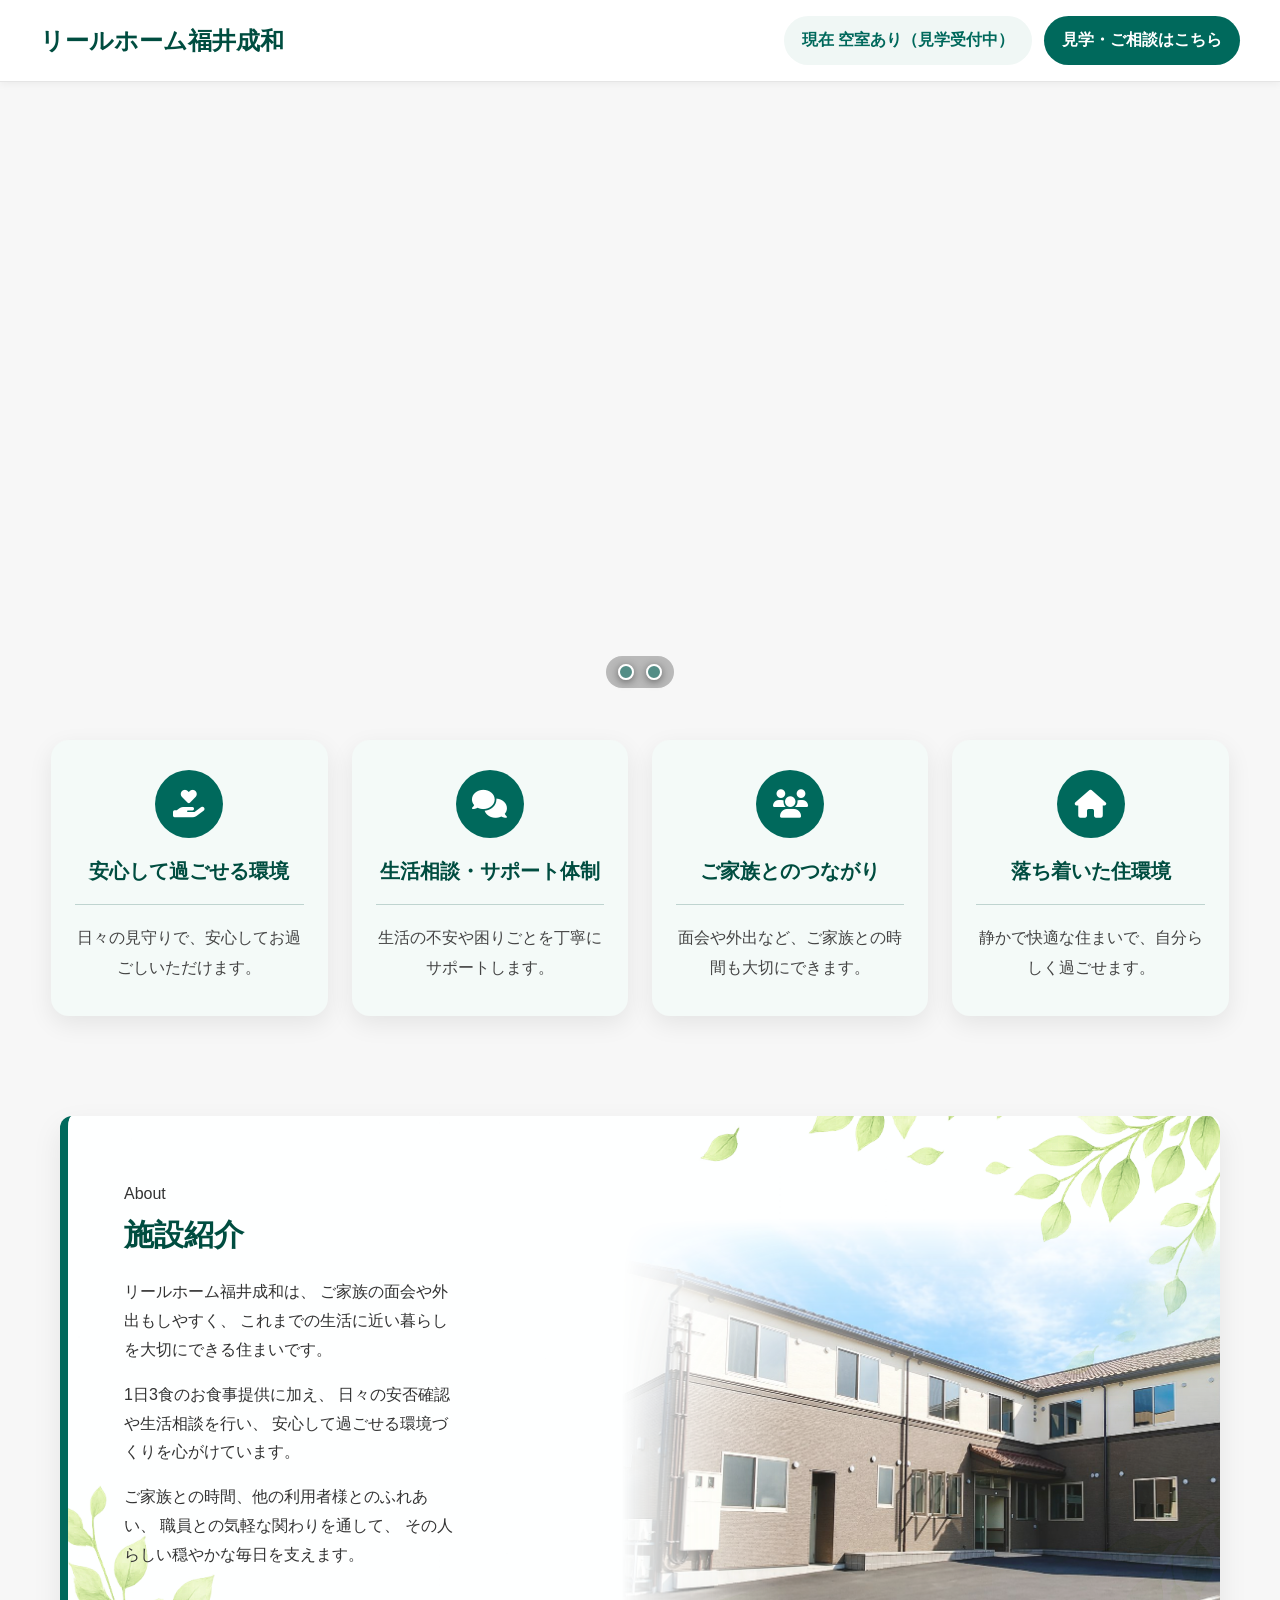
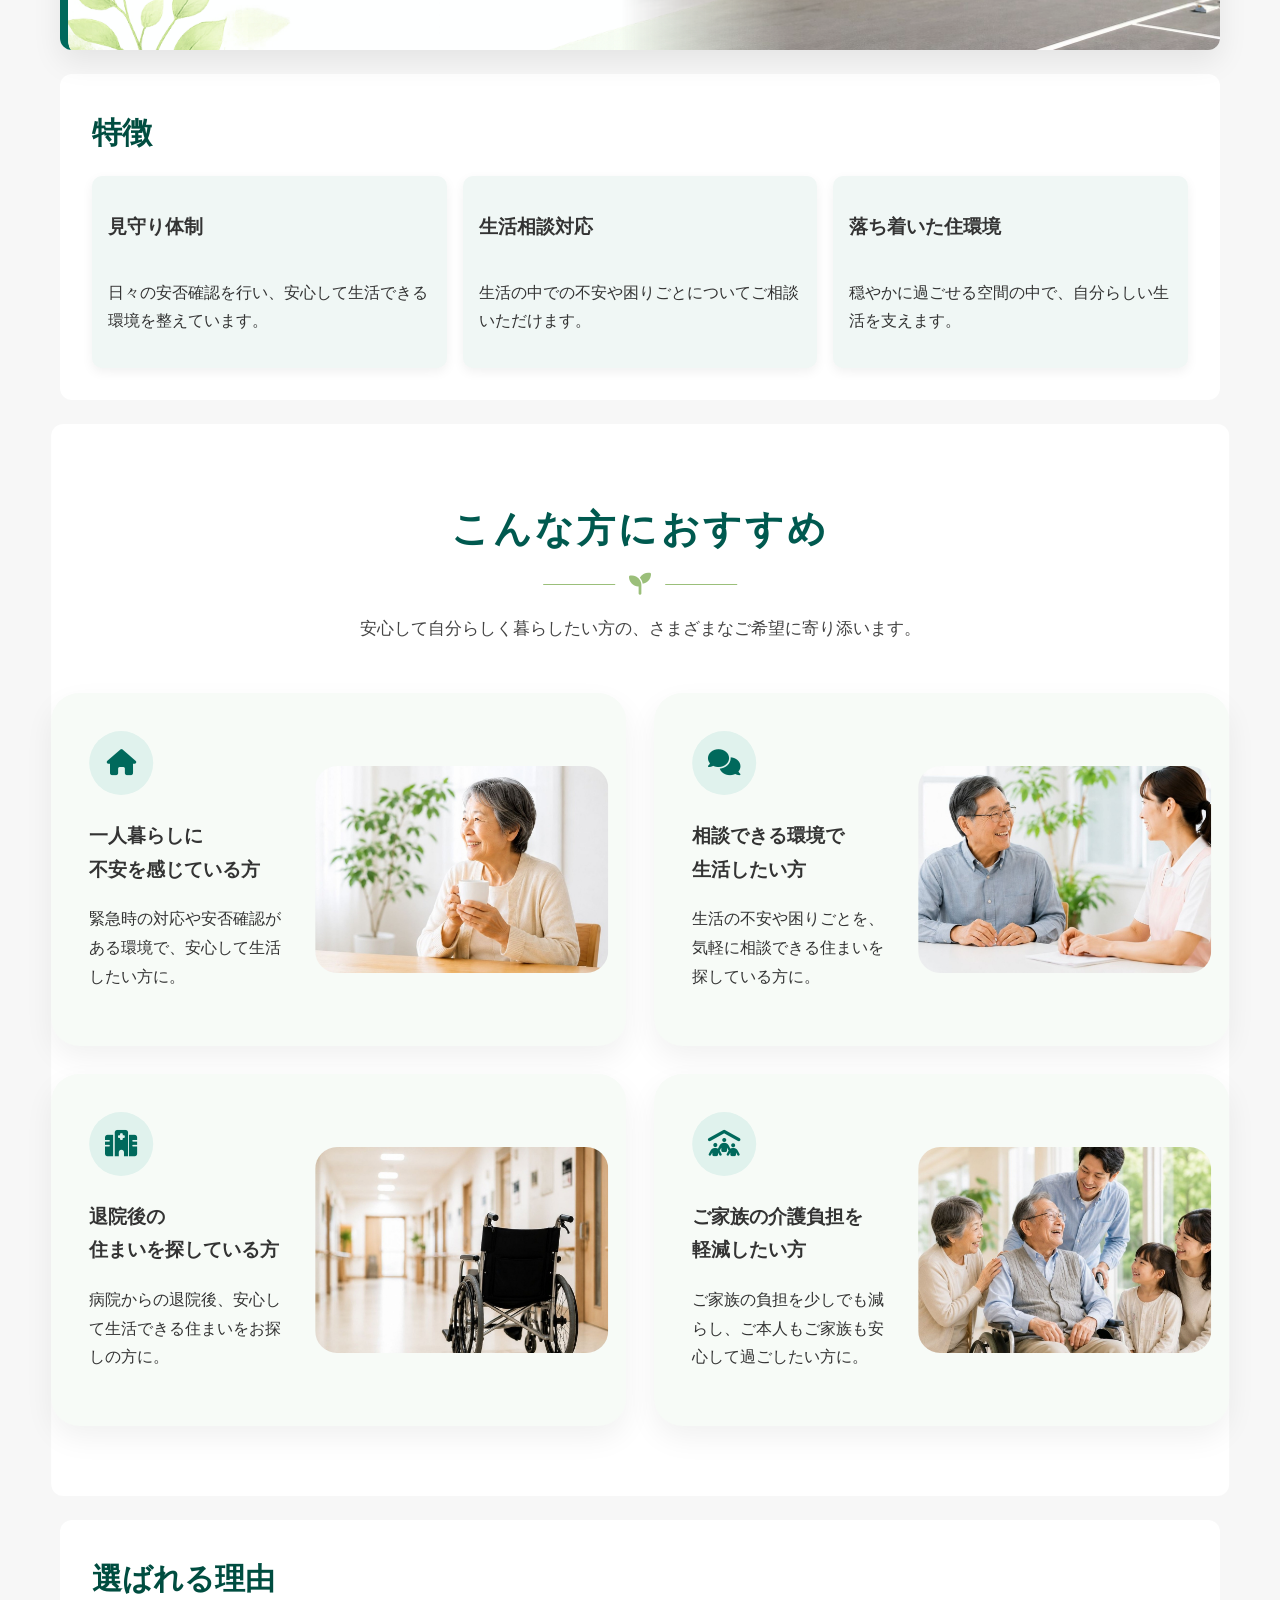
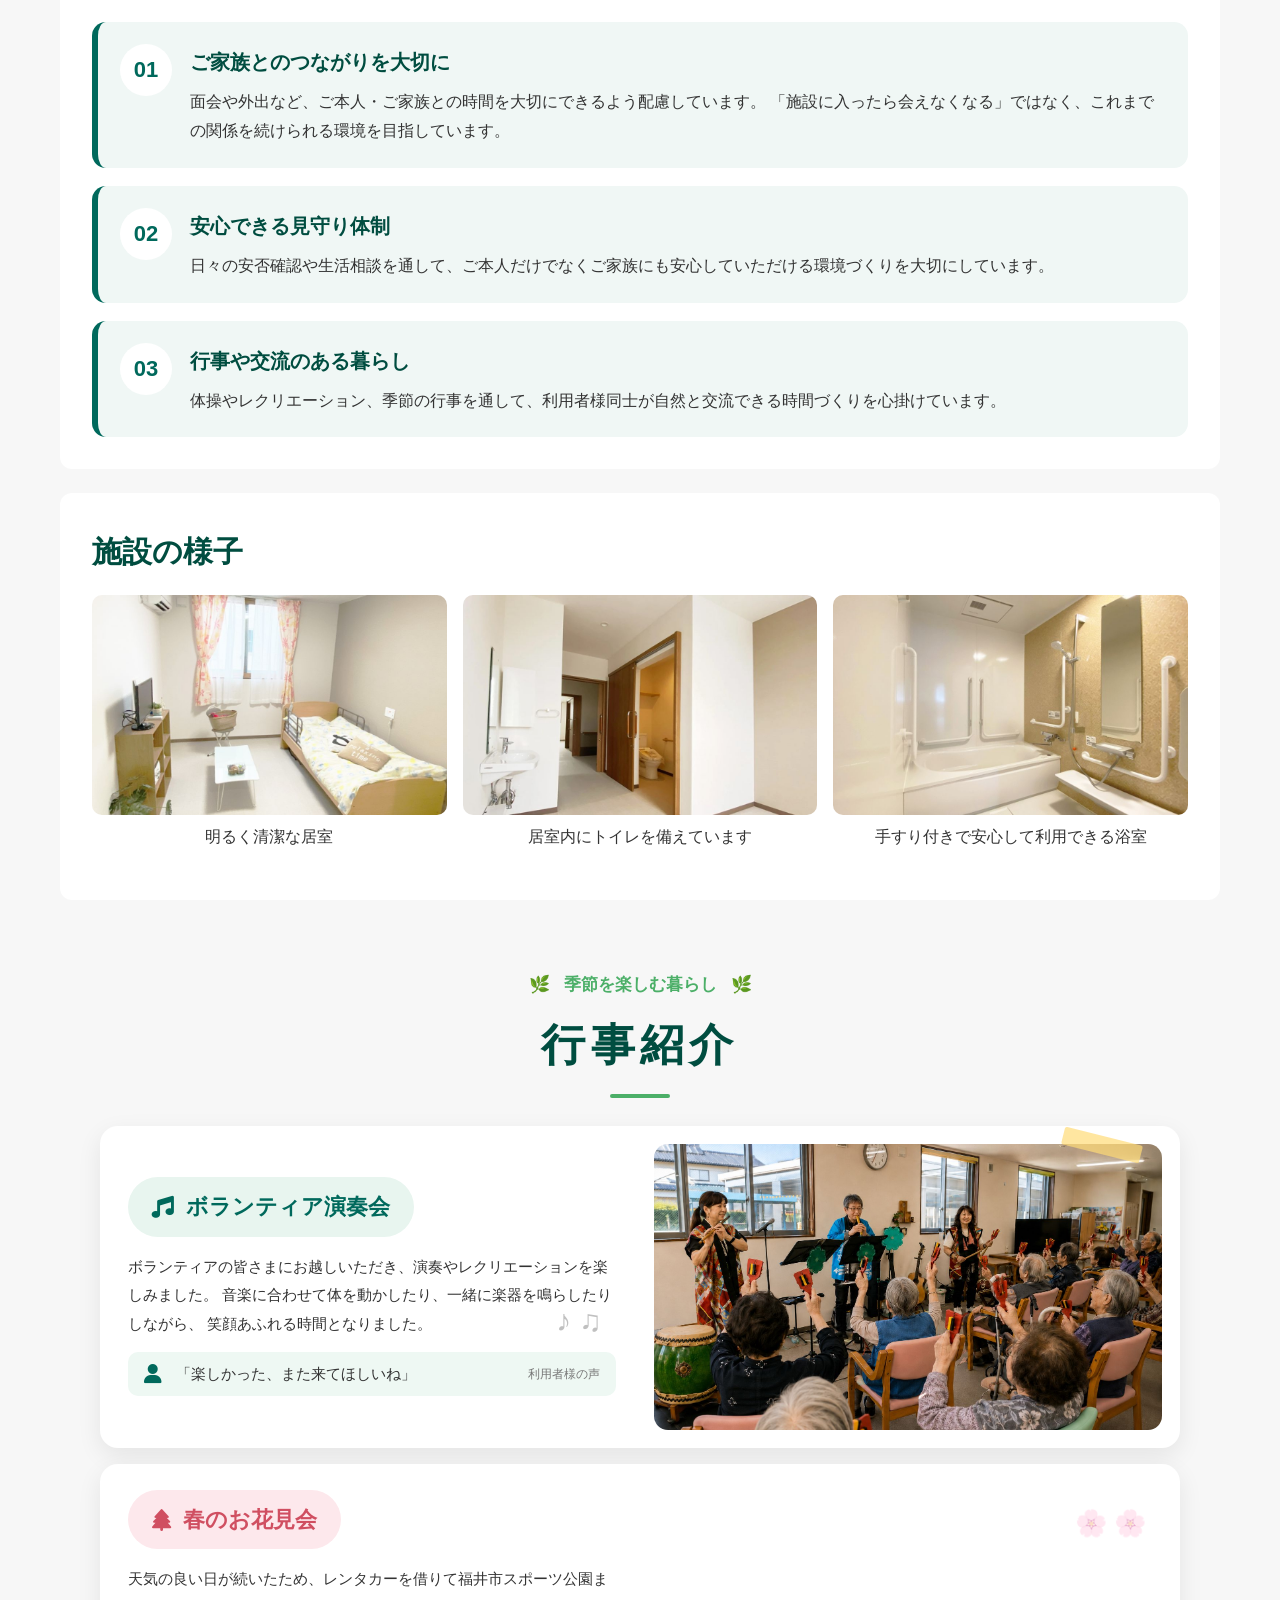
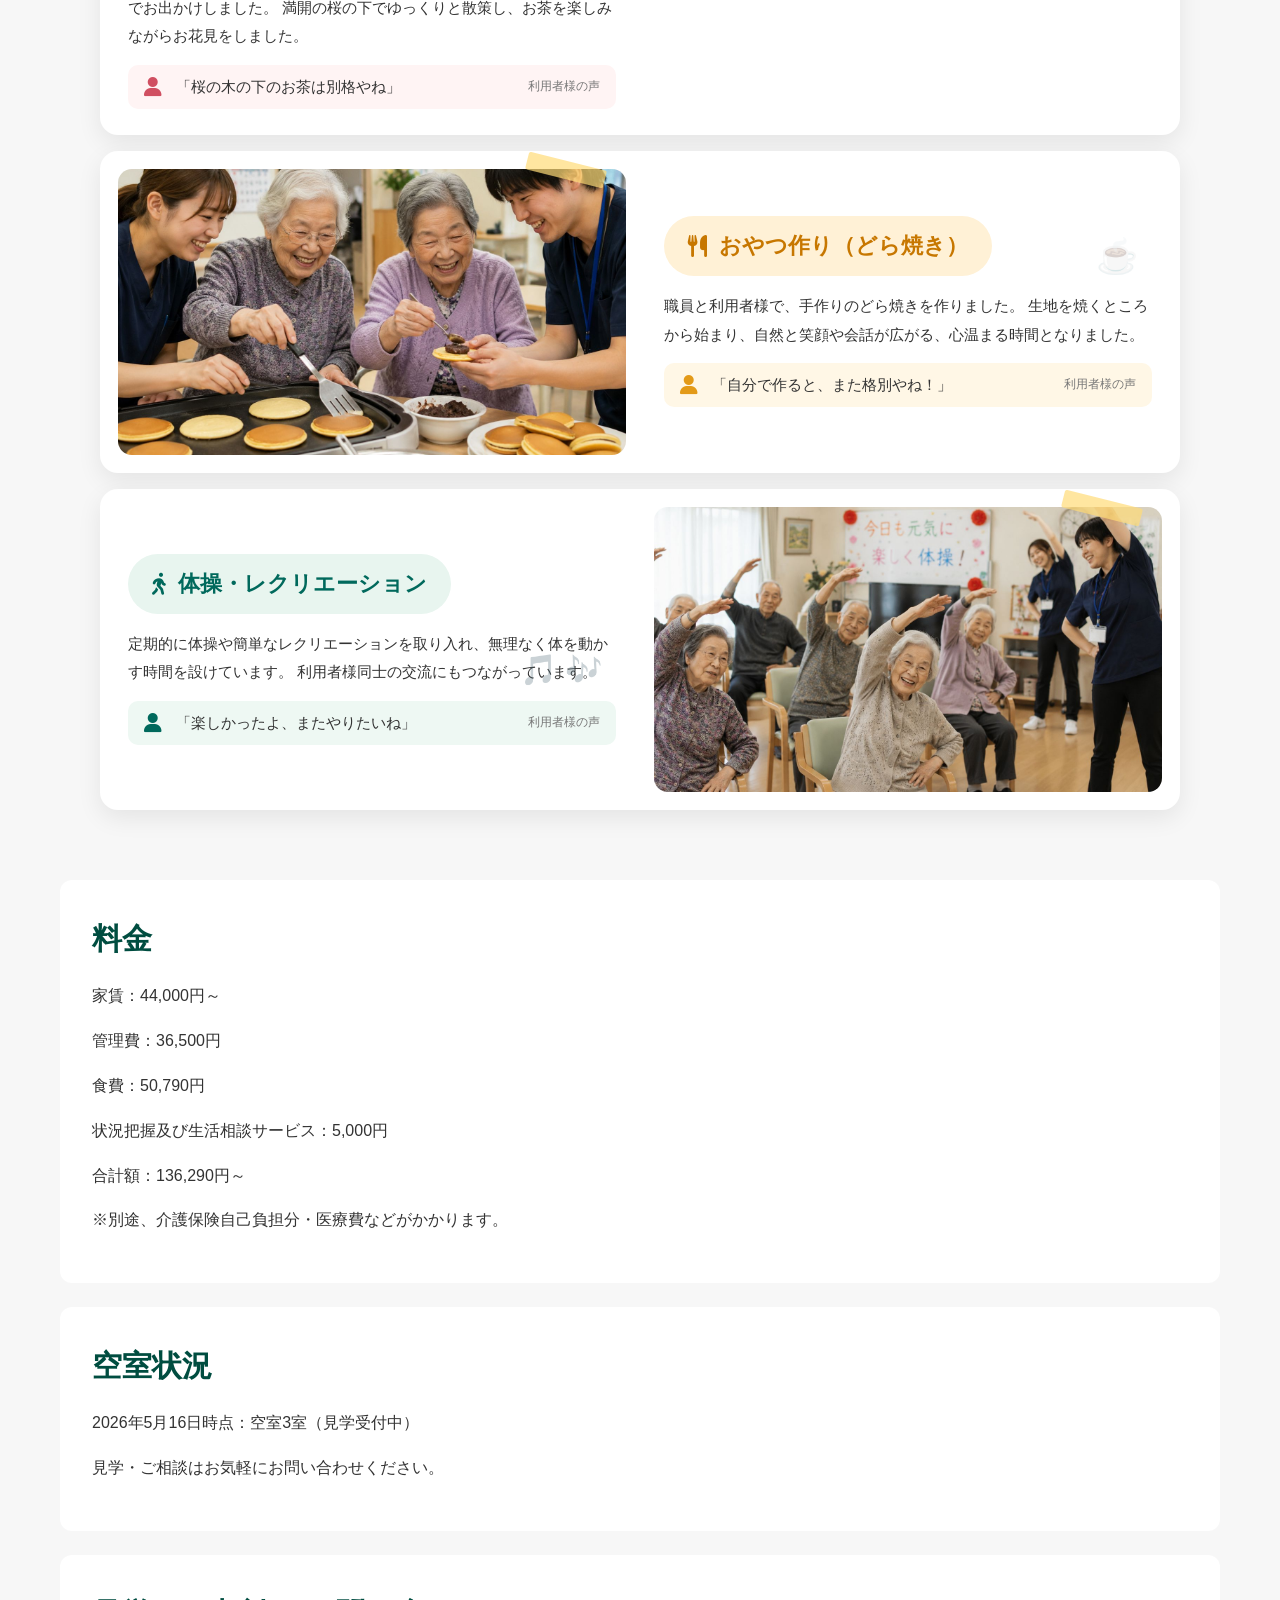
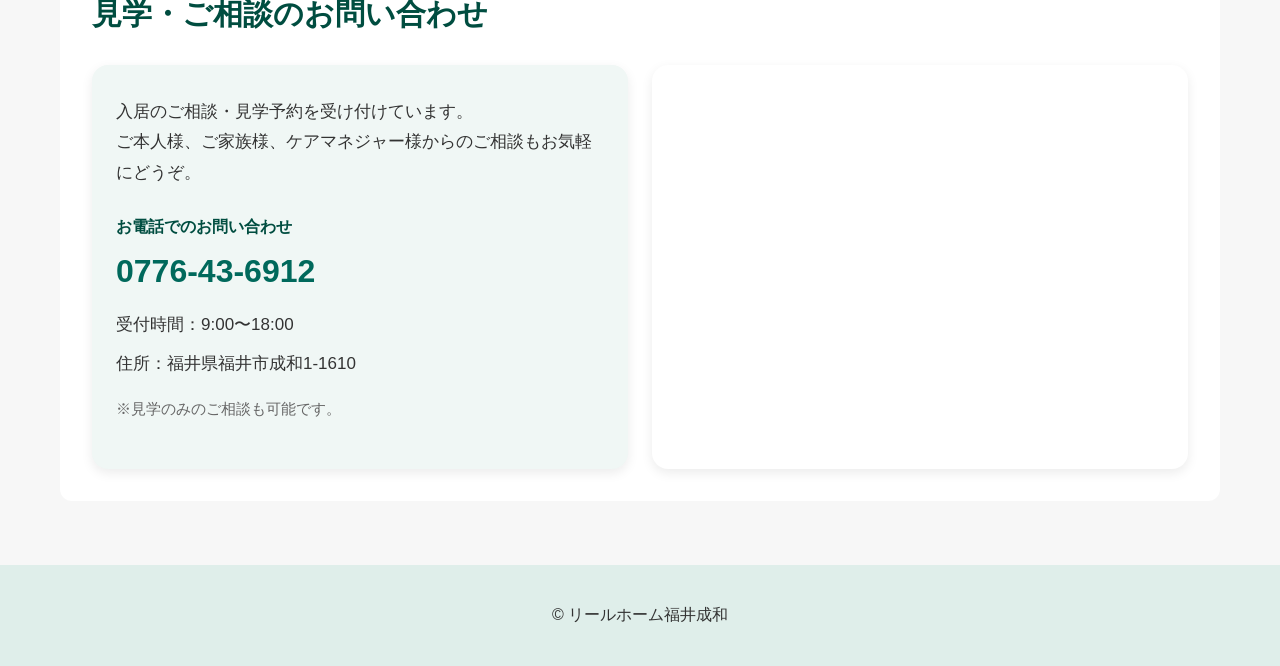
==== commit 961142a4: "Update SEO heading and homepage design" ====
--- a/index.html
+++ b/index.html
@@ -34,13 +34,19 @@
         <img src="images/main2.jpg" alt="施設の外観">
 
         <div class="hero-text">
-          <p class="hero-label">福井市のサービス付き高齢者向け住宅</p>
-          <h1>安心して暮らせる住まいを、<br>ご本人とご家族へ</h1>
+
+          <h1 class="site-main-title">
+            リールホーム福井成和
+          </h1>
+
+          <p class="hero-copy-main">
+            住まいを変えずに、安心を。
+          </p>
+
           <p class="hero-copy">
-            職員のサポートがある環境で、自分らしい生活を支えます。<br>
-            ご本人にもご家族にも、安心と笑顔の毎日を。<br>
-            地域に根ざした、信頼の住まいです。
-          </p>
+            福井市のサービス付き高齢者向け住宅
+          </p>
+
         </div>
       </picture>
       <div class="slider-dots">
@@ -89,18 +95,20 @@
 
         <p>
           リールホーム福井成和は、
-          安心して暮らせるサービス付き高齢者向け住宅です。
+          ご家族の面会や外出もしやすく、
+          これまでの生活に近い暮らしを大切にできる住まいです。
         </p>
 
         <p>
-          日々の生活支援やご相談を通して、
-          ご本人にもご家族にも安心いただける環境づくりを
-          大切にしています。
+          1日3食のお食事提供に加え、
+          日々の安否確認や生活相談を行い、
+          安心して過ごせる環境づくりを心がけています。
         </p>
 
         <p>
-          穏やかな毎日と、その人らしい暮らしを支える場所として、
-          安心できる住まいを目指しています。
+          ご家族との時間、他の利用者様とのふれあい、
+          職員との気軽な関わりを通して、
+          その人らしい穏やかな毎日を支えます。
         </p>
       </div>
     </section>
@@ -259,6 +267,29 @@
         <p>季節を楽しむ暮らし</p>
         <h2>行事紹介</h2>
       </div>
+      <div class="event-card-large volunteer-card">
+        <div class="event-text">
+          <div class="event-tag event-volunteer">
+            <i class="fa-solid fa-music"></i>
+            <span>ボランティア演奏会</span>
+          </div>
+
+          <p>
+            ボランティアの皆さまにお越しいただき、演奏やレクリエーションを楽しみました。
+            音楽に合わせて体を動かしたり、一緒に楽器を鳴らしたりしながら、
+            笑顔あふれる時間となりました。
+          </p>
+
+          <div class="voice volunteer-voice">
+            <i class="fa-solid fa-user"></i>
+            <span>「楽しかった、また来てほしいね」</span>
+            <small>利用者様の声</small>
+          </div>
+        </div>
+        <div class="event-image">
+          <img src="images/event-volunteer-blue.jpg" alt="ボランティアによる演奏とレクリエーションの様子">
+        </div>
+      </div>
 
       <div class="event-card-large sakura-card">
         <div class="event-text">
@@ -279,9 +310,6 @@
           </div>
         </div>
 
-        <div class="event-image">
-          <img src="images/event1.jpg" alt="お花見の様子">
-        </div>
       </div>
 
       <div class="event-card-large reverse snack-card">
--- a/style.css
+++ b/style.css
@@ -503,7 +503,22 @@
 /* ==================================================
    mainビジュアル内の白文字
 ================================================== */
-
+.site-main-title {
+  font-size: 48px;
+  margin-bottom: 10px;
+  color: #fff;
+}
+
+.hero-copy-main {
+  font-size: 28px;
+  font-weight: bold;
+  color: #fff;
+  margin-bottom: 12px;
+}
+
+.hero-copy {
+  font-size: 18px;
+}
 .hero-text {
   position: absolute;
   z-index: 3;
@@ -1064,6 +1079,44 @@
   border-radius: 2px;
 }
 
+/*ボランティア*/
+.event-volunteer {
+  background: #e8f5ef;
+  color: #00695c;
+}
+
+.volunteer-voice {
+  background: #eef8f3;
+}
+
+.volunteer-voice i {
+  color: #00695c;
+}
+
+.volunteer-card .event-text::after {
+  content: "♪ ♫";
+  position: absolute;
+  right: 24px;
+  bottom: 56px;
+  font-size: 30px;
+  opacity: 0.3;
+}
+/* ボランティア演奏会のポスター画像は切らずに見せる */
+.poster-card .event-image {
+  background: #fff;
+  display: flex;
+  align-items: center;
+  justify-content: center;
+  padding: 14px;
+}
+
+.poster-card .event-image img {
+  width: 100%;
+  height: auto;
+  object-fit: contain;
+  display: block;
+  border-radius: 18px;
+}
 /* 利用者様の声：色を行事ごとに合わせる */
 .sakura-card .voice {
   background: #fff4f4;
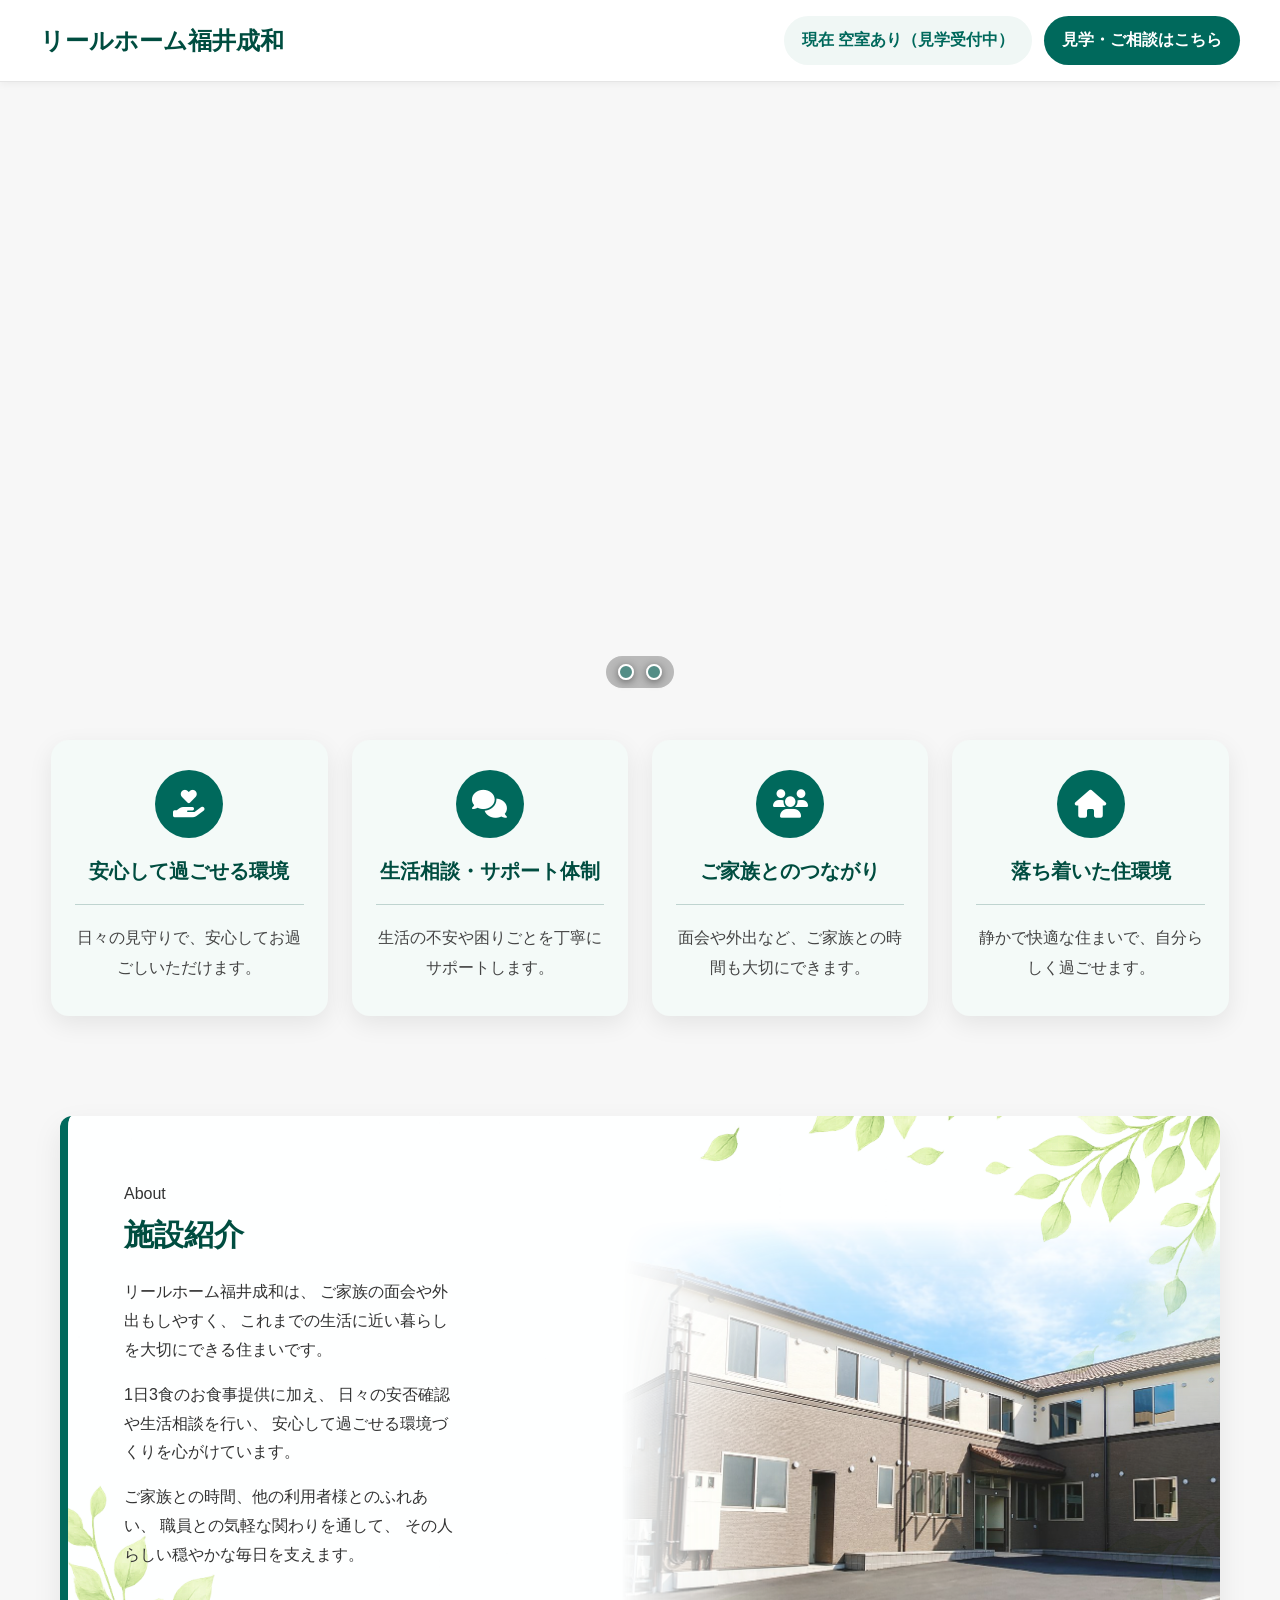
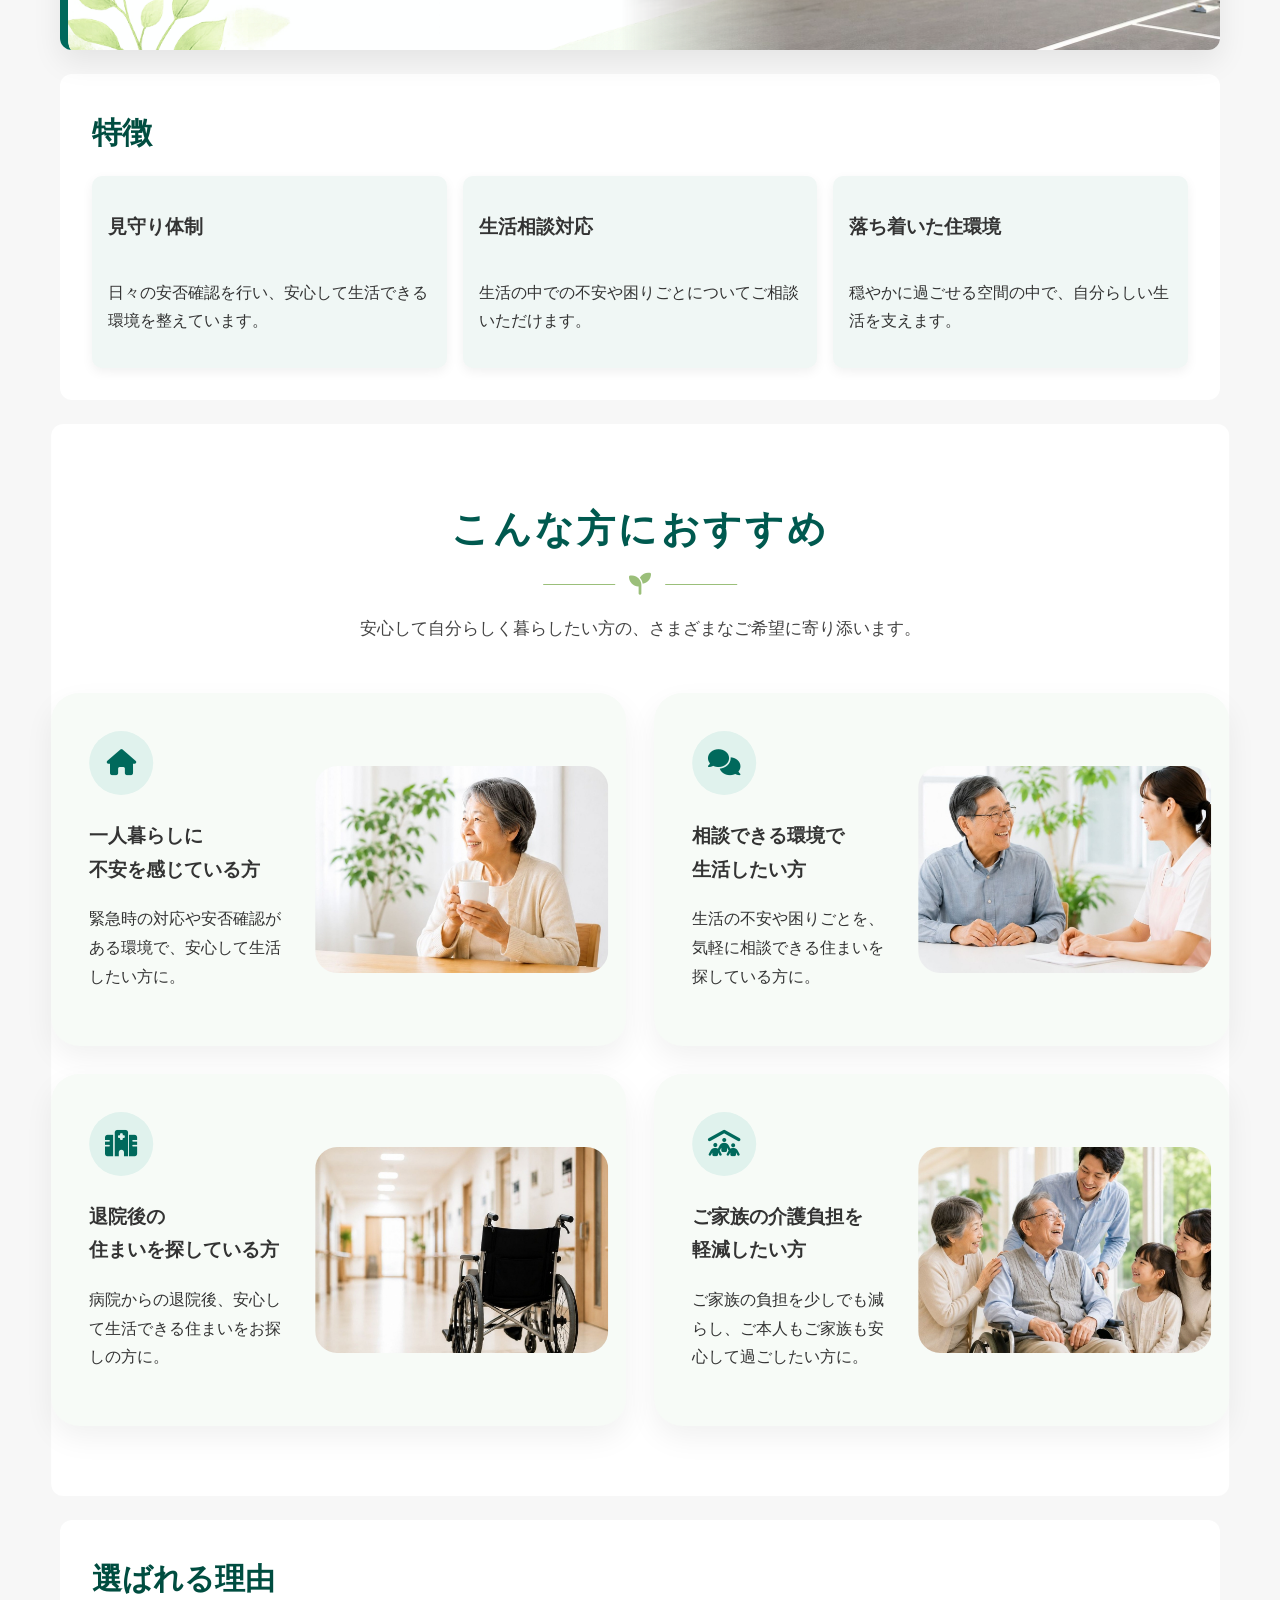
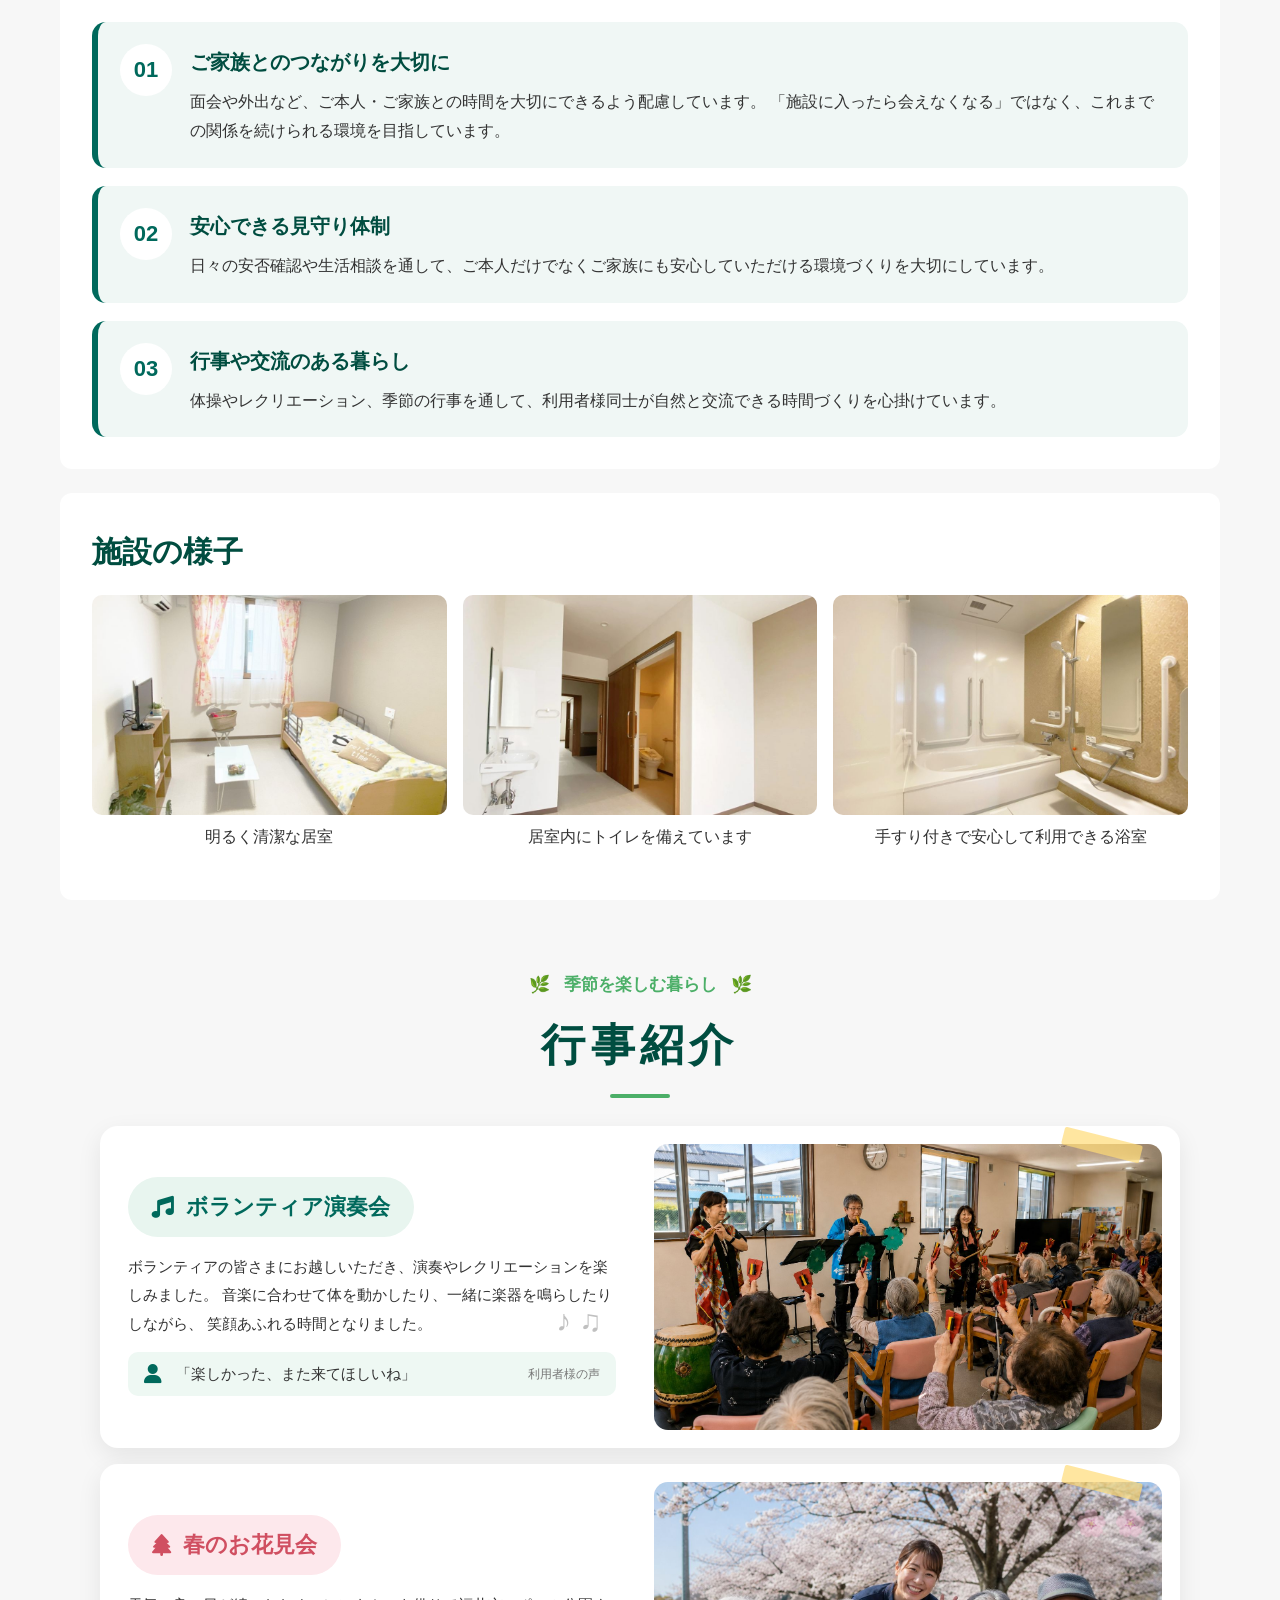
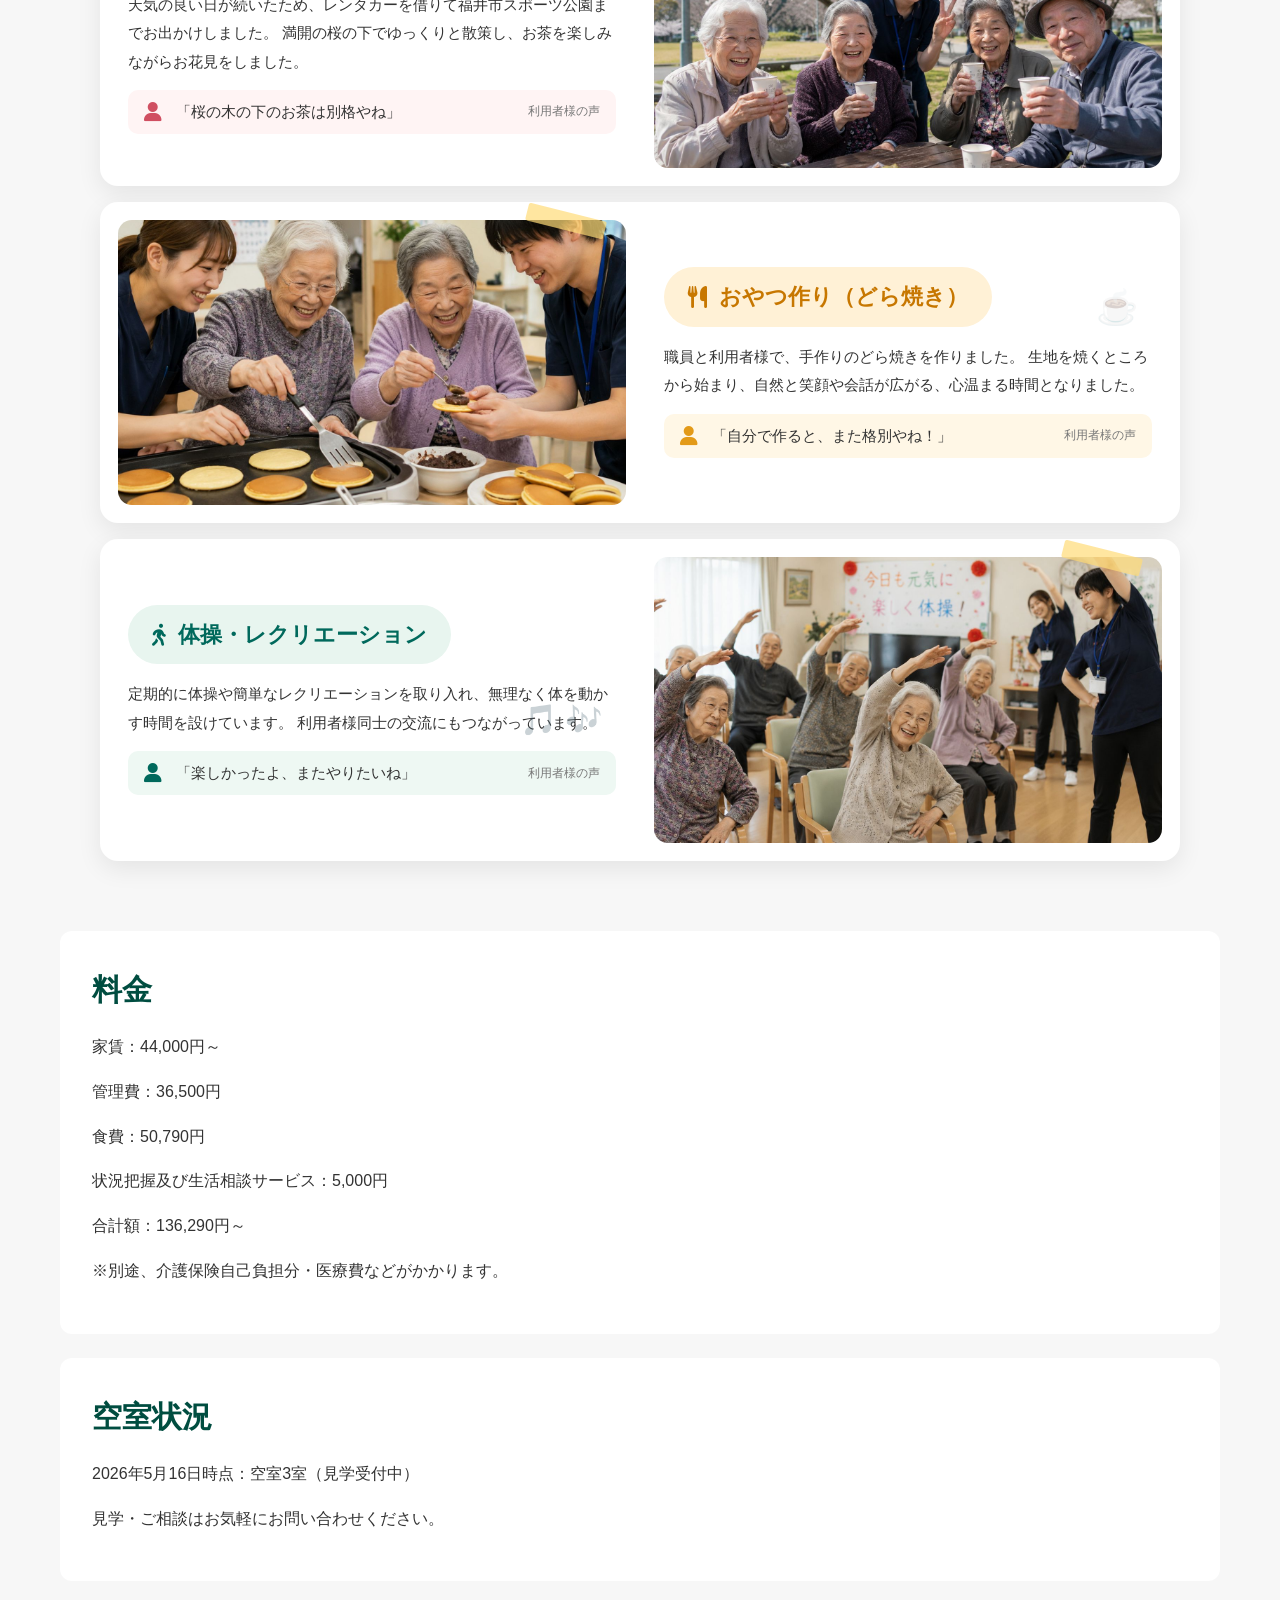
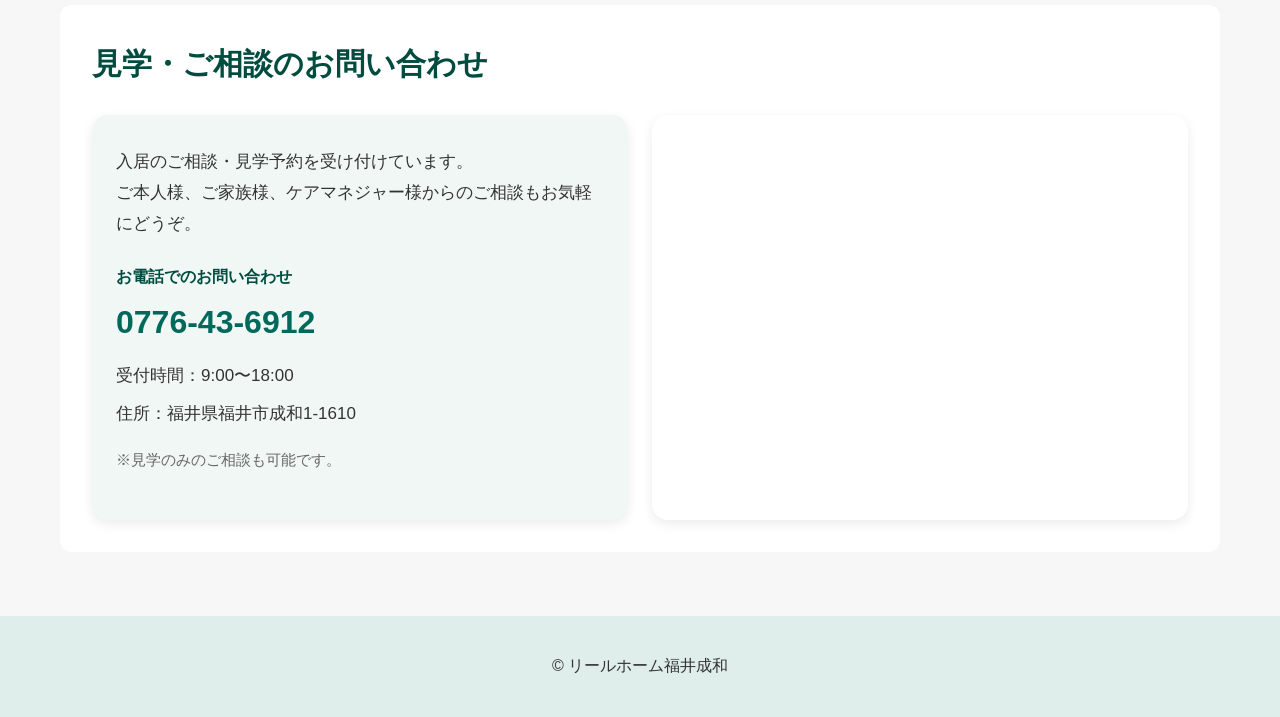
==== commit 2b160e6b: "Update SEO heading and homepage design" ====
--- a/index.html
+++ b/index.html
@@ -310,6 +310,9 @@
           </div>
         </div>
 
+        <div class="event-image">
+          <img src="images/event1.jpg" alt="お花見の様子">
+        </div>
       </div>
 
       <div class="event-card-large reverse snack-card">
--- a/style.css
+++ b/style.css
@@ -123,6 +123,23 @@
   inset: 0;
   background: rgba(0, 0, 0, 0.12);
   z-index: 1;
+}
+
+.site-main-title {
+  font-size: 48px;
+  margin-bottom: 10px;
+  color: #fff;
+}
+
+.hero-copy-main {
+  font-size: 28px;
+  font-weight: bold;
+  color: #fff;
+  margin-bottom: 12px;
+}
+
+.hero-copy {
+  font-size: 18px;
 }
 
 @keyframes heroFade {
@@ -503,22 +520,7 @@
 /* ==================================================
    mainビジュアル内の白文字
 ================================================== */
-.site-main-title {
-  font-size: 48px;
-  margin-bottom: 10px;
-  color: #fff;
-}
-
-.hero-copy-main {
-  font-size: 28px;
-  font-weight: bold;
-  color: #fff;
-  margin-bottom: 12px;
-}
-
-.hero-copy {
-  font-size: 18px;
-}
+
 .hero-text {
   position: absolute;
   z-index: 3;
